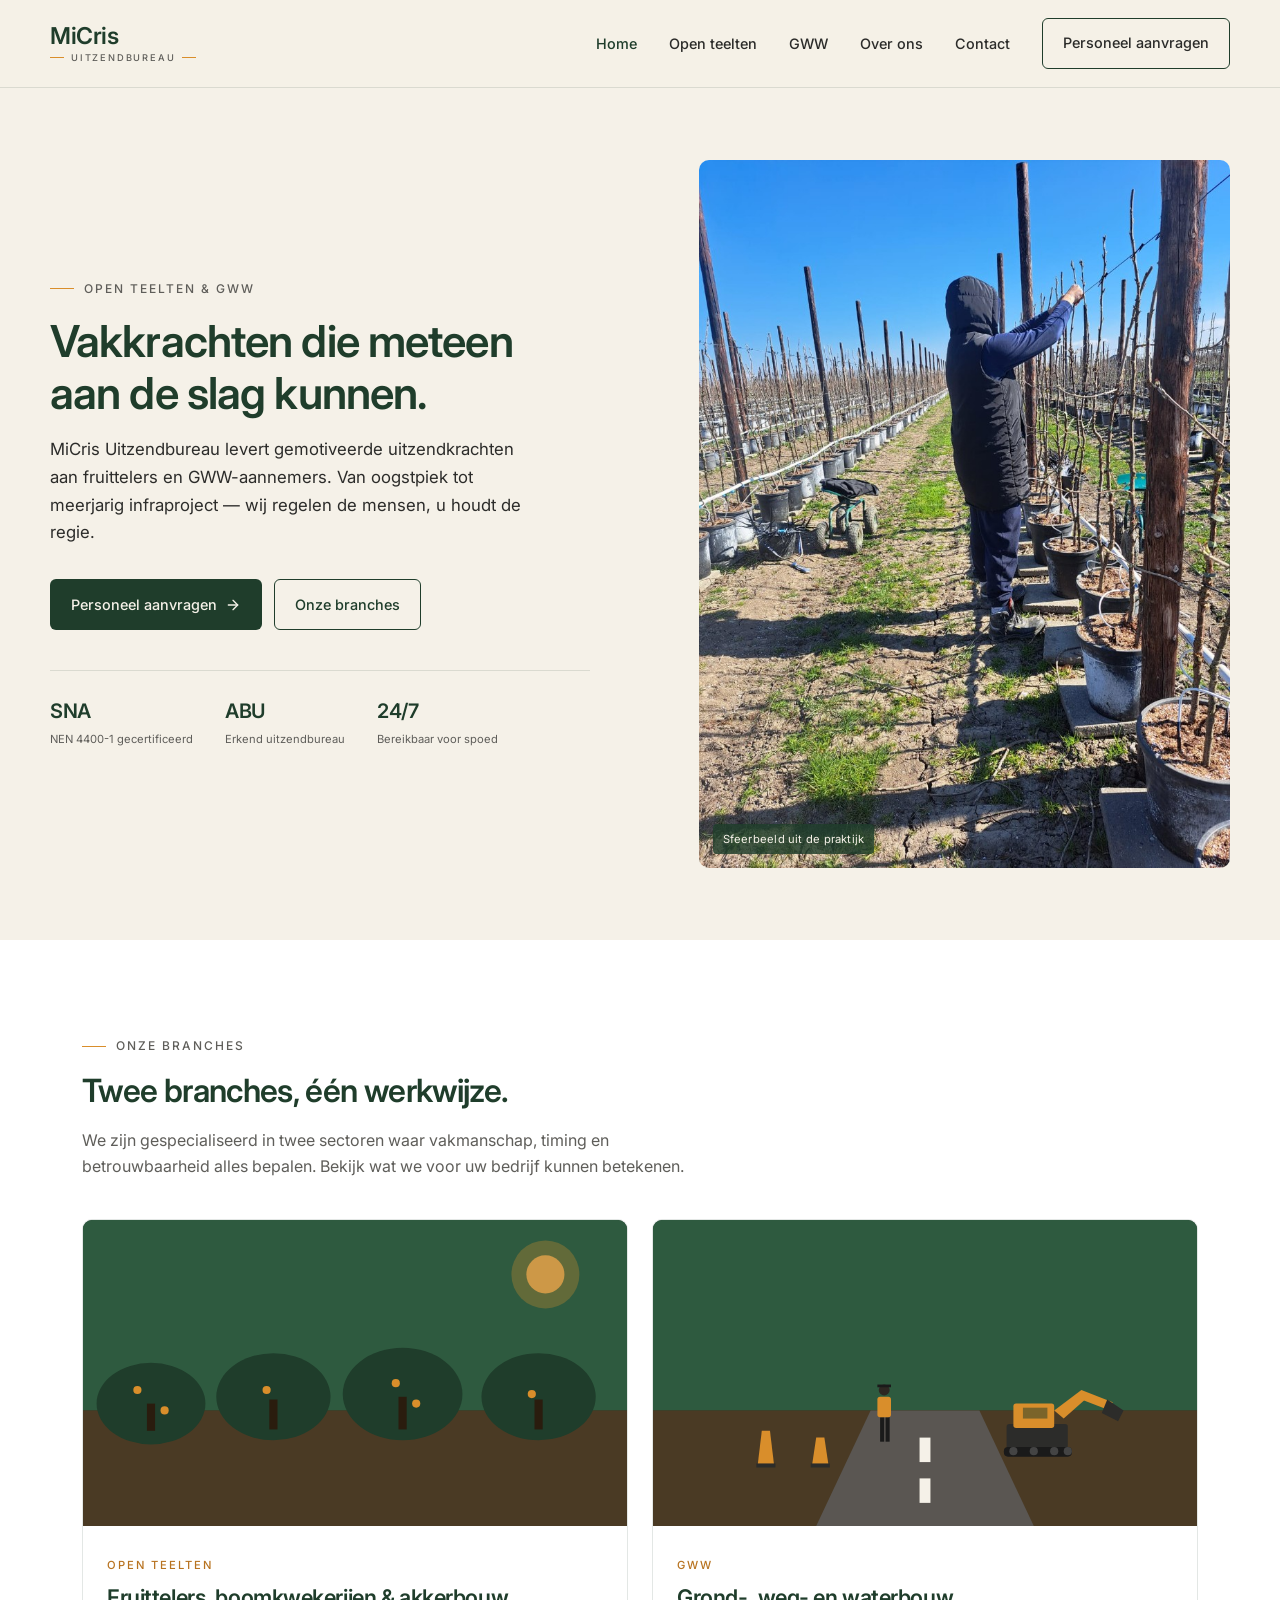
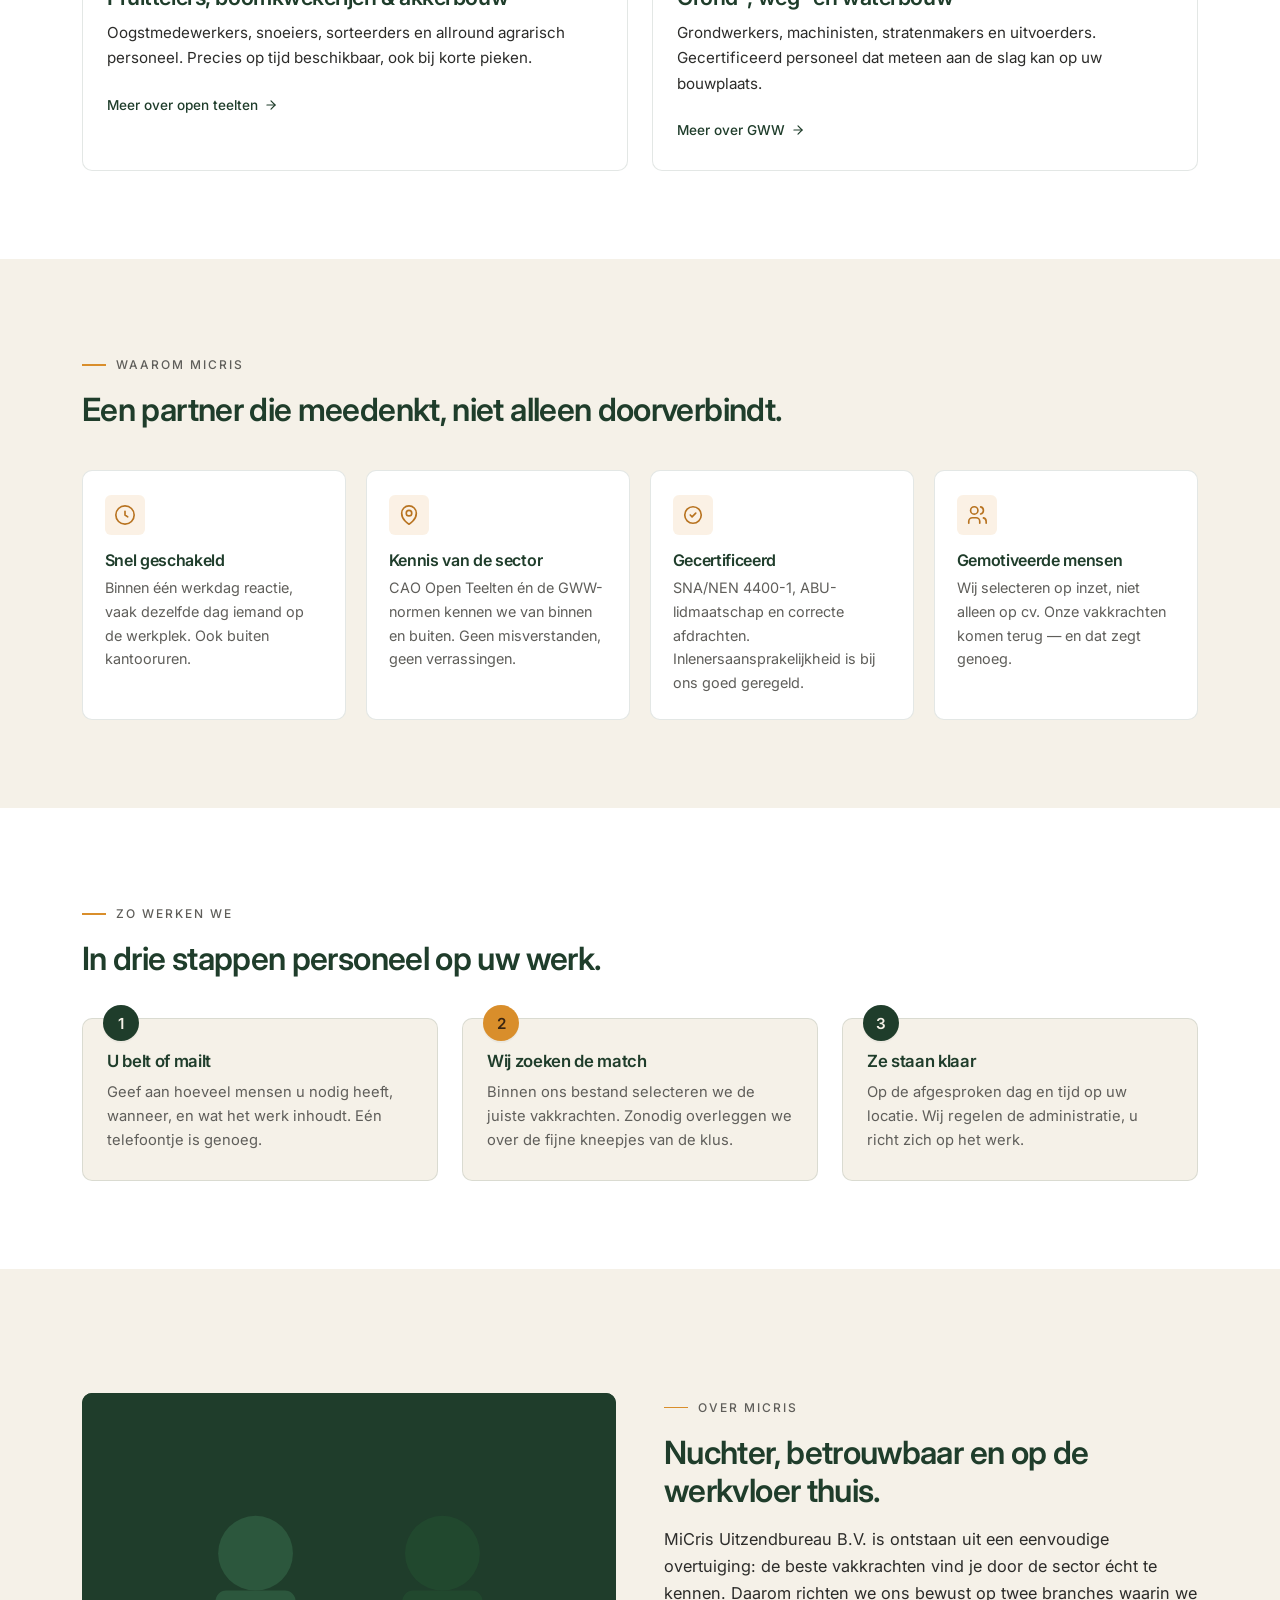
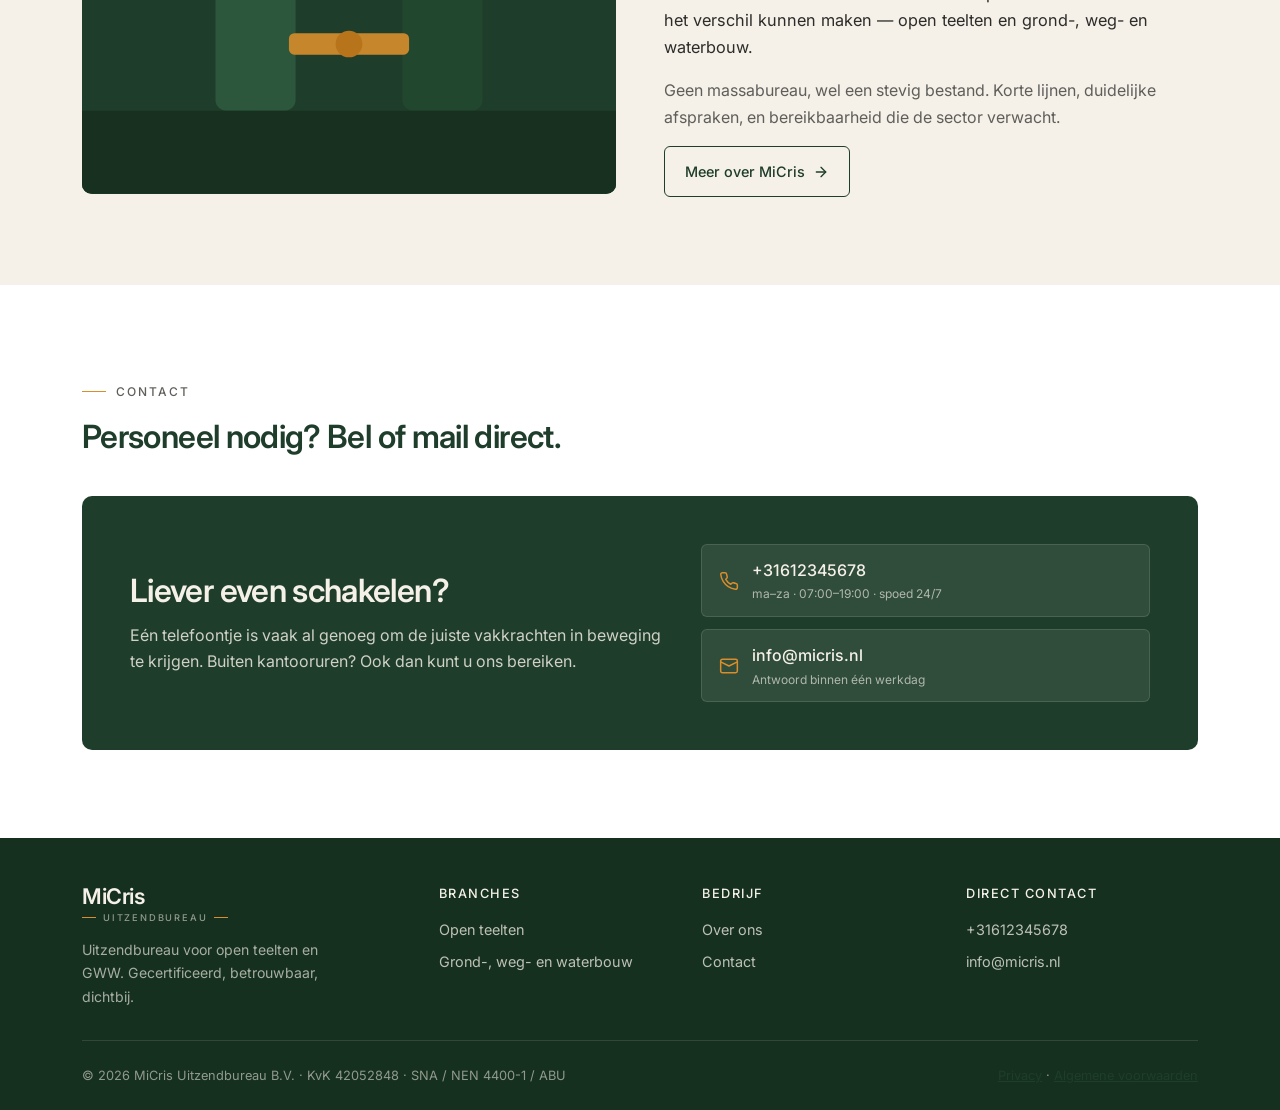
==== index.html @ 6e5f81c8 "KVK" ====
<!DOCTYPE html>
<html lang="nl">
<head>
  <meta charset="UTF-8" />
  <meta name="viewport" content="width=device-width, initial-scale=1.0" />
  <title>MiCris Uitzendbureau — vakkrachten voor open teelten en GWW</title>
  <meta name="description" content="MiCris Uitzendbureau B.V. levert gemotiveerde vakkrachten aan fruittelers en GWW-aannemers. SNA- en ABU-gecertificeerd. Bel direct voor personeel." />
  <link rel="preconnect" href="https://fonts.googleapis.com" />
  <link rel="preconnect" href="https://fonts.gstatic.com" crossorigin />
  <link href="https://fonts.googleapis.com/css2?family=Inter:wght@400;500;600&display=swap" rel="stylesheet" />
    <link rel="stylesheet" href="style.css" />
</head>
<body>

  <!-- ============================================
       HEADER
       ============================================ -->
  <header class="site-header">
    <div class="container nav">
      <a href="index.html" class="logo" aria-label="MiCris Uitzendbureau — naar homepagina">
        <span class="logo__name">MiCris</span>
        <span class="logo__descriptor">Uitzendbureau</span>
      </a>

      <button class="nav__toggle" aria-label="Menu openen" aria-expanded="false" aria-controls="primary-nav">
        <span></span><span></span><span></span>
      </button>

      <ul class="nav__links" id="primary-nav">
        <li><a href="index.html" class="is-active">Home</a></li>
        <li><a href="open-teelten.html">Open teelten</a></li>
        <li><a href="gww.html">GWW</a></li>
        <li><a href="over-ons.html">Over ons</a></li>
        <li><a href="contact.html">Contact</a></li>
        <li><a href="contact.html" class="btn btn--outline">Personeel aanvragen</a></li>
      </ul>
    </div>
  </header>

  <!-- ============================================
       HERO
       ============================================ -->
  <section class="hero">
    <div class="container hero__grid">
      <div class="hero__text">
        <span class="eyebrow">Open teelten &amp; GWW</span>
        <h1 class="hero__title">Vakkrachten die meteen aan de slag kunnen.</h1>
        <p class="hero__lead">
          MiCris Uitzendbureau levert gemotiveerde uitzendkrachten aan fruittelers en GWW-aannemers.
          Van oogstpiek tot meerjarig infraproject — wij regelen de mensen, u houdt de regie.
        </p>
        <div class="hero__cta">
          <a href="contact.html" class="btn btn--primary">
            Personeel aanvragen
            <svg class="arrow" width="16" height="16" viewBox="0 0 24 24" fill="none" stroke="currentColor" stroke-width="2" stroke-linecap="round" stroke-linejoin="round"><path d="M5 12h14"/><path d="m12 5 7 7-7 7"/></svg>
          </a>
          <a href="#branches" class="btn btn--outline">Onze branches</a>
        </div>
        <div class="hero__trust">
          <div class="trust-item">
            <p class="trust-item__value">SNA</p>
            <p class="trust-item__label">NEN 4400-1 gecertificeerd</p>
          </div>
          <div class="trust-item">
            <p class="trust-item__value">ABU</p>
            <p class="trust-item__label">Erkend uitzendbureau</p>
          </div>
          <div class="trust-item">
            <p class="trust-item__value">24/7</p>
            <p class="trust-item__label">Bereikbaar voor spoed</p>
          </div>
        </div>
      </div>

      <div class="hero__visual">
        <img src="../assets/images/hero-sfeerbeeld.png" alt="Sfeerbeeld van een medewerker in de boomgaard" loading="eager" />
        <div class="hero__visual-caption">Sfeerbeeld uit de praktijk</div>
      </div>
    </div>
  </section>

  <!-- ============================================
       BRANCHES
       ============================================ -->
  <section class="section section--alt" id="branches">
    <div class="container">
      <span class="eyebrow">Onze branches</span>
      <h2>Twee branches, één werkwijze.</h2>
      <p style="max-width: 620px; color: var(--c-text-mute); margin-bottom: 0;">
        We zijn gespecialiseerd in twee sectoren waar vakmanschap, timing en betrouwbaarheid alles bepalen.
        Bekijk wat we voor uw bedrijf kunnen betekenen.
      </p>

      <div class="branches-grid">
        <!-- Open teelten -->
        <a href="open-teelten.html" class="branche-card">
          <div class="branche-card__visual" aria-hidden="true">
            <svg viewBox="0 0 400 225" preserveAspectRatio="xMidYMid slice" xmlns="http://www.w3.org/2000/svg">
              <rect x="0" y="0" width="400" height="140" fill="#2E5A3F"/>
              <rect x="0" y="140" width="400" height="85" fill="#4A3A24"/>
              <!-- rows of trees -->
              <g>
                <ellipse cx="50"  cy="135" rx="40" ry="30" fill="#1F3D2B"/>
                <ellipse cx="140" cy="130" rx="42" ry="32" fill="#1F3D2B"/>
                <ellipse cx="235" cy="128" rx="44" ry="34" fill="#1F3D2B"/>
                <ellipse cx="335" cy="130" rx="42" ry="32" fill="#1F3D2B"/>
                <!-- fruit hints -->
                <circle cx="40"  cy="125" r="3" fill="#D98E2B"/>
                <circle cx="60"  cy="140" r="3" fill="#D98E2B"/>
                <circle cx="135" cy="125" r="3" fill="#D98E2B"/>
                <circle cx="230" cy="120" r="3" fill="#D98E2B"/>
                <circle cx="245" cy="135" r="3" fill="#D98E2B"/>
                <circle cx="330" cy="128" r="3" fill="#D98E2B"/>
              </g>
              <!-- trunks -->
              <rect x="47"  y="135" width="6" height="20" fill="#2A1C0E"/>
              <rect x="137" y="132" width="6" height="22" fill="#2A1C0E"/>
              <rect x="232" y="130" width="6" height="24" fill="#2A1C0E"/>
              <rect x="332" y="132" width="6" height="22" fill="#2A1C0E"/>
              <!-- sun -->
              <circle cx="340" cy="40" r="25" fill="#D98E2B" opacity="0.3"/>
              <circle cx="340" cy="40" r="14" fill="#E8A44B" opacity="0.8"/>
            </svg>
          </div>
          <div class="branche-card__body">
            <span class="branche-card__tag">Open teelten</span>
            <h3 class="branche-card__title">Fruittelers, boomkwekerijen &amp; akkerbouw</h3>
            <p class="branche-card__desc">
              Oogstmedewerkers, snoeiers, sorteerders en allround agrarisch personeel.
              Precies op tijd beschikbaar, ook bij korte pieken.
            </p>
            <span class="branche-card__link">
              Meer over open teelten
              <svg class="arrow" width="14" height="14" viewBox="0 0 24 24" fill="none" stroke="currentColor" stroke-width="2" stroke-linecap="round" stroke-linejoin="round"><path d="M5 12h14"/><path d="m12 5 7 7-7 7"/></svg>
            </span>
          </div>
        </a>

        <!-- GWW -->
        <a href="gww.html" class="branche-card">
          <div class="branche-card__visual" aria-hidden="true">
            <svg viewBox="0 0 400 225" preserveAspectRatio="xMidYMid slice" xmlns="http://www.w3.org/2000/svg">
              <rect x="0" y="0" width="400" height="140" fill="#2E5A3F"/>
              <rect x="0" y="140" width="400" height="85" fill="#4A3A24"/>
              <!-- road -->
              <polygon points="120,225 280,225 240,140 160,140" fill="#5A5652"/>
              <rect x="196" y="160" width="8" height="18" fill="#F5F1E8"/>
              <rect x="196" y="190" width="8" height="18" fill="#F5F1E8"/>
              <!-- excavator -->
              <g transform="translate(260,120)">
                <rect x="0" y="30" width="45" height="18" rx="2" fill="#2C2C2A"/>
                <rect x="5" y="15" width="30" height="18" rx="2" fill="#D98E2B"/>
                <rect x="12" y="18" width="18" height="8" fill="#1F3D2B" opacity="0.5"/>
                <!-- arm -->
                <polygon points="35,20 55,5 60,10 42,26" fill="#D98E2B"/>
                <polygon points="55,5 78,14 76,20 55,12" fill="#D98E2B"/>
                <!-- bucket -->
                <polygon points="74,12 86,20 82,28 70,22" fill="#2C2C2A"/>
                <!-- tracks -->
                <rect x="-2" y="47" width="50" height="7" rx="3" fill="#1A1A1A"/>
                <circle cx="5" cy="50" r="3" fill="#444"/>
                <circle cx="20" cy="50" r="3" fill="#444"/>
                <circle cx="35" cy="50" r="3" fill="#444"/>
                <circle cx="45" cy="50" r="3" fill="#444"/>
              </g>
              <!-- pylons -->
              <g transform="translate(80, 155)">
                <polygon points="0,0 6,0 9,25 -3,25" fill="#D98E2B"/>
                <rect x="-4" y="24" width="14" height="3" fill="#2C2C2A"/>
              </g>
              <g transform="translate(120, 160)">
                <polygon points="0,0 6,0 9,20 -3,20" fill="#D98E2B"/>
                <rect x="-4" y="19" width="14" height="3" fill="#2C2C2A"/>
              </g>
              <!-- worker silhouette -->
              <g transform="translate(170, 135)">
                <rect x="-3" y="10" width="3" height="18" fill="#1A1A1A"/>
                <rect x="1"  y="10" width="3" height="18" fill="#1A1A1A"/>
                <rect x="-5" y="-5" width="10" height="15" rx="2" fill="#D98E2B"/>
                <circle cx="0" cy="-10" r="4" fill="#2E2722"/>
                <rect x="-5" y="-14" width="10" height="2" fill="#1A1A1A"/>
              </g>
            </svg>
          </div>
          <div class="branche-card__body">
            <span class="branche-card__tag">GWW</span>
            <h3 class="branche-card__title">Grond-, weg- en waterbouw</h3>
            <p class="branche-card__desc">
              Grondwerkers, machinisten, stratenmakers en uitvoerders.
              Gecertificeerd personeel dat meteen aan de slag kan op uw bouwplaats.
            </p>
            <span class="branche-card__link">
              Meer over GWW
              <svg class="arrow" width="14" height="14" viewBox="0 0 24 24" fill="none" stroke="currentColor" stroke-width="2" stroke-linecap="round" stroke-linejoin="round"><path d="M5 12h14"/><path d="m12 5 7 7-7 7"/></svg>
            </span>
          </div>
        </a>
      </div>
    </div>
  </section>

  <!-- ============================================
       WAAROM MICRIS
       ============================================ -->
  <section class="section">
    <div class="container">
      <span class="eyebrow">Waarom MiCris</span>
      <h2>Een partner die meedenkt, niet alleen doorverbindt.</h2>

      <div class="usp-grid">
        <div class="usp">
          <div class="usp__icon">
            <svg viewBox="0 0 24 24"><path d="M12 8v4l3 2"/><circle cx="12" cy="12" r="10"/></svg>
          </div>
          <h3 class="usp__title">Snel geschakeld</h3>
          <p class="usp__desc">Binnen één werkdag reactie, vaak dezelfde dag iemand op de werkplek. Ook buiten kantooruren.</p>
        </div>
        <div class="usp">
          <div class="usp__icon">
            <svg viewBox="0 0 24 24"><path d="M12 22s-8-4.5-8-12a8 8 0 0 1 16 0c0 7.5-8 12-8 12z"/><circle cx="12" cy="10" r="3"/></svg>
          </div>
          <h3 class="usp__title">Kennis van de sector</h3>
          <p class="usp__desc">CAO Open Teelten én de GWW-normen kennen we van binnen en buiten. Geen misverstanden, geen verrassingen.</p>
        </div>
        <div class="usp">
          <div class="usp__icon">
            <svg viewBox="0 0 24 24"><path d="M9 12l2 2 4-4"/><path d="M21 12c0 4.97-4.03 9-9 9s-9-4.03-9-9 4.03-9 9-9 9 4.03 9 9z"/></svg>
          </div>
          <h3 class="usp__title">Gecertificeerd</h3>
          <p class="usp__desc">SNA/NEN 4400-1, ABU-lidmaatschap en correcte afdrachten. Inlenersaansprakelijkheid is bij ons goed geregeld.</p>
        </div>
        <div class="usp">
          <div class="usp__icon">
            <svg viewBox="0 0 24 24"><circle cx="9" cy="7" r="4"/><path d="M3 21v-2a4 4 0 0 1 4-4h4a4 4 0 0 1 4 4v2"/><path d="M16 3.13a4 4 0 0 1 0 7.75"/><path d="M22 21v-2a4 4 0 0 0-3-3.87"/></svg>
          </div>
          <h3 class="usp__title">Gemotiveerde mensen</h3>
          <p class="usp__desc">Wij selecteren op inzet, niet alleen op cv. Onze vakkrachten komen terug — en dat zegt genoeg.</p>
        </div>
      </div>
    </div>
  </section>

  <!-- ============================================
       ZO WERKEN WE
       ============================================ -->
  <section class="section section--alt">
    <div class="container">
      <span class="eyebrow">Zo werken we</span>
      <h2>In drie stappen personeel op uw werk.</h2>

      <div class="steps">
        <div class="step">
          <div class="step__num">1</div>
          <h3 class="step__title">U belt of mailt</h3>
          <p class="step__desc">Geef aan hoeveel mensen u nodig heeft, wanneer, en wat het werk inhoudt. Eén telefoontje is genoeg.</p>
        </div>
        <div class="step">
          <div class="step__num step__num--accent">2</div>
          <h3 class="step__title">Wij zoeken de match</h3>
          <p class="step__desc">Binnen ons bestand selecteren we de juiste vakkrachten. Zonodig overleggen we over de fijne kneepjes van de klus.</p>
        </div>
        <div class="step">
          <div class="step__num">3</div>
          <h3 class="step__title">Ze staan klaar</h3>
          <p class="step__desc">Op de afgesproken dag en tijd op uw locatie. Wij regelen de administratie, u richt zich op het werk.</p>
        </div>
      </div>
    </div>
  </section>

  <!-- ============================================
       OVER ONS TEASER
       ============================================ -->
  <section class="section">
    <div class="container">
      <div class="about-teaser">
        <div class="about-teaser__visual" aria-hidden="true">
          <svg viewBox="0 0 400 300" preserveAspectRatio="xMidYMid slice" xmlns="http://www.w3.org/2000/svg">
            <rect x="0" y="0" width="400" height="300" fill="#1F3D2B"/>
            <!-- suggestion of handshake / team -->
            <g opacity="0.9">
              <!-- left figure -->
              <circle cx="130" cy="120" r="28" fill="#2E5A3F"/>
              <rect x="100" y="148" width="60" height="90" rx="8" fill="#2E5A3F"/>
              <!-- right figure -->
              <circle cx="270" cy="120" r="28" fill="#224A2F"/>
              <rect x="240" y="148" width="60" height="90" rx="8" fill="#224A2F"/>
              <!-- handshake in middle -->
              <rect x="155" y="180" width="90" height="16" rx="4" fill="#D98E2B"/>
              <circle cx="200" cy="188" r="10" fill="#C97A1A"/>
            </g>
            <!-- floor -->
            <rect x="0" y="238" width="400" height="62" fill="#17301F"/>
          </svg>
        </div>
        <div>
          <span class="eyebrow">Over MiCris</span>
          <h2>Nuchter, betrouwbaar en op de werkvloer thuis.</h2>
          <p style="color: var(--c-text); font-size: 1.02rem;">
            MiCris Uitzendbureau B.V. is ontstaan uit een eenvoudige overtuiging: de beste vakkrachten vind je door de sector écht te kennen.
            Daarom richten we ons bewust op twee branches waarin we het verschil kunnen maken —
            open teelten en grond-, weg- en waterbouw.
          </p>
          <p style="color: var(--c-text-mute);">
            Geen massabureau, wel een stevig bestand. Korte lijnen, duidelijke afspraken, en bereikbaarheid
            die de sector verwacht.
          </p>
          <a href="over-ons.html" class="btn btn--outline">
            Meer over MiCris
            <svg class="arrow" width="16" height="16" viewBox="0 0 24 24" fill="none" stroke="currentColor" stroke-width="2" stroke-linecap="round" stroke-linejoin="round"><path d="M5 12h14"/><path d="m12 5 7 7-7 7"/></svg>
          </a>
        </div>
      </div>
    </div>
  </section>

  <!-- ============================================
       CONTACT STRIP
       ============================================ -->
  <section class="section section--alt">
    <div class="container">
      <span class="eyebrow">Contact</span>
      <h2>Personeel nodig? Bel of mail direct.</h2>

      <div class="contact-strip">
        <div>
          <h2>Liever even schakelen?</h2>
          <p>
            Eén telefoontje is vaak al genoeg om de juiste vakkrachten in beweging te krijgen.
            Buiten kantooruren? Ook dan kunt u ons bereiken.
          </p>
        </div>
        <div class="contact-strip__info">
          <a href="tel:+31612345678" class="contact-strip__item">
            <span class="icon">
              <svg viewBox="0 0 24 24"><path d="M22 16.92v3a2 2 0 0 1-2.18 2 19.79 19.79 0 0 1-8.63-3.07 19.5 19.5 0 0 1-6-6 19.79 19.79 0 0 1-3.07-8.67A2 2 0 0 1 4.11 2h3a2 2 0 0 1 2 1.72c.127.96.361 1.903.7 2.81a2 2 0 0 1-.45 2.11L8.09 9.91a16 16 0 0 0 6 6l1.27-1.27a2 2 0 0 1 2.11-.45c.907.339 1.85.573 2.81.7A2 2 0 0 1 22 16.92z"/></svg>
            </span>
            <div>
              <strong>+31612345678</strong>
              <span class="meta">ma–za · 07:00–19:00 · spoed 24/7</span>
            </div>
          </a>
          <a href="mailto:info@micris.nl" class="contact-strip__item">
            <span class="icon">
              <svg viewBox="0 0 24 24"><rect x="2" y="4" width="20" height="16" rx="2"/><path d="m22 7-10 5L2 7"/></svg>
            </span>
            <div>
              <strong>info@micris.nl</strong>
              <span class="meta">Antwoord binnen één werkdag</span>
            </div>
          </a>
        </div>
      </div>
    </div>
  </section>

  <!-- ============================================
       FOOTER
       ============================================ -->
  <footer class="site-footer">
    <div class="container">
      <div class="footer-grid">
        <div class="footer__brand">
          <div class="logo" style="display:flex; flex-direction: column;">
            <span class="logo__name">MiCris</span>
            <span class="logo__descriptor">Uitzendbureau</span>
          </div>
          <p>Uitzendbureau voor open teelten en GWW. Gecertificeerd, betrouwbaar, dichtbij.</p>
        </div>
        <div>
          <h4>Branches</h4>
          <ul>
            <li><a href="open-teelten.html">Open teelten</a></li>
            <li><a href="gww.html">Grond-, weg- en waterbouw</a></li>
          </ul>
        </div>
        <div>
          <h4>Bedrijf</h4>
          <ul>
            <li><a href="over-ons.html">Over ons</a></li>
            <li><a href="contact.html">Contact</a></li>
          </ul>
        </div>
        <div>
          <h4>Direct contact</h4>
          <ul>
            <li><a href="tel:+31612345678">+31612345678</a></li>
            <li><a href="mailto:info@micris.nl">info@micris.nl</a></li>
          </ul>
        </div>
      </div>

      <div class="footer__bottom">
        <span>© <span id="year"></span> MiCris Uitzendbureau B.V. · KvK 42052848 · SNA / NEN 4400-1 / ABU</span>
        <span><a href="#">Privacy</a> · <a href="#">Algemene voorwaarden</a></span>
      </div>
    </div>
  </footer>

  <script>
    // Mobile nav toggle
    (function () {
      var btn = document.querySelector('.nav__toggle');
      var list = document.getElementById('primary-nav');
      if (!btn || !list) return;
      btn.addEventListener('click', function () {
        var open = list.classList.toggle('is-open');
        btn.setAttribute('aria-expanded', open ? 'true' : 'false');
      });
    })();
    // Year in footer
    document.getElementById('year').textContent = new Date().getFullYear();
  </script>
</body>
</html>
---- style.css ----
/* ============================================
   MiCris Uitzendbureau B.V. — huisstijl
   Kleur: bosgroen + oker
   Font:  Inter
   ============================================ */

:root {
  --c-primary:    #1F3D2B;   /* bosgroen */
  --c-primary-2:  #2E5A3F;   /* iets lichter */
  --c-accent:     #D98E2B;   /* oker */
  --c-accent-2:   #B87320;   /* donkerder oker voor hover */
  --c-bg:         #F5F1E8;   /* gebroken wit */
  --c-bg-2:       #FFFFFF;   /* puur wit voor kaarten */
  --c-text:       #2C2C2A;   /* hoofdkleur tekst */
  --c-text-mute:  #5F5E5A;   /* secundaire tekst */
  --c-border:     rgba(31, 61, 43, 0.12);
  --c-border-2:   rgba(31, 61, 43, 0.22);

  --radius-sm: 4px;
  --radius:    6px;
  --radius-lg: 10px;

  --container: 1180px;
  --gutter: clamp(1.25rem, 4vw, 2rem);

  --t-fast: 160ms ease;
  --t:      240ms ease;
}

/* Reset */
*, *::before, *::after { box-sizing: border-box; }
html { scroll-behavior: smooth; }
body {
  margin: 0;
  font-family: 'Inter', system-ui, -apple-system, 'Segoe UI', sans-serif;
  font-size: 16px;
  line-height: 1.65;
  color: var(--c-text);
  background: var(--c-bg);
  -webkit-font-smoothing: antialiased;
  -moz-osx-font-smoothing: grayscale;
}

img, svg { display: block; max-width: 100%; }
a { color: var(--c-primary); }

/* Typografie */
h1, h2, h3, h4 {
  font-weight: 600;
  color: var(--c-primary);
  letter-spacing: -0.02em;
  line-height: 1.2;
  margin: 0 0 0.5em;
}
h1 { font-size: clamp(2rem, 4vw, 2.75rem); }
h2 { font-size: clamp(1.5rem, 3vw, 2rem); }
h3 { font-size: 1.15rem; font-weight: 600; }
p  { margin: 0 0 1em; }

.eyebrow {
  display: inline-flex;
  align-items: center;
  gap: 10px;
  font-size: 0.75rem;
  font-weight: 500;
  color: var(--c-text-mute);
  letter-spacing: 2px;
  text-transform: uppercase;
  margin-bottom: 1rem;
}
.eyebrow::before {
  content: "";
  display: block;
  width: 24px;
  height: 1.5px;
  background: var(--c-accent);
}

/* Layout */
.container {
  max-width: var(--container);
  margin: 0 auto;
  padding: 0 var(--gutter);
}
.section {
  padding: clamp(3rem, 7vw, 5.5rem) 0;
}
.section--alt { background: var(--c-bg-2); }

/* Header / Navigation */
.site-header {
  position: sticky;
  top: 0;
  z-index: 50;
  background: rgba(245, 241, 232, 0.92);
  backdrop-filter: saturate(160%) blur(10px);
  -webkit-backdrop-filter: saturate(160%) blur(10px);
  border-bottom: 1px solid var(--c-border);
}
.nav {
  display: flex;
  align-items: center;
  justify-content: space-between;
  padding: 1.1rem 0;
}
.logo {
  text-decoration: none;
  line-height: 1;
  display: flex;
  flex-direction: column;
}
.logo__name {
  font-size: 1.45rem;
  font-weight: 600;
  color: var(--c-primary);
  letter-spacing: -0.02em;
}
.logo__descriptor {
  display: flex;
  align-items: center;
  gap: 7px;
  margin-top: 5px;
  font-size: 0.58rem;
  font-weight: 500;
  color: var(--c-text-mute);
  letter-spacing: 1.8px;
  text-transform: uppercase;
}
.logo__descriptor::before,
.logo__descriptor::after {
  content: "";
  display: block;
  width: 14px;
  height: 1px;
  background: var(--c-accent);
}
.nav__links {
  display: flex;
  align-items: center;
  gap: 2rem;
  list-style: none;
  margin: 0;
  padding: 0;
}
.nav__links a {
  text-decoration: none;
  font-size: 0.9rem;
  font-weight: 500;
  color: var(--c-text);
  transition: color var(--t-fast);
}
.nav__links a:hover { color: var(--c-primary); }
.nav__links a.is-active { color: var(--c-primary); }

/* Nav toggle (mobiel) */
.nav__toggle {
  display: none;
  background: transparent;
  border: 1px solid var(--c-border-2);
  border-radius: var(--radius);
  padding: 9px 11px;
  cursor: pointer;
}
.nav__toggle span {
  display: block;
  width: 20px; height: 2px;
  background: var(--c-primary);
  margin: 4px 0;
}

/* Knoppen */
.btn {
  display: inline-flex;
  align-items: center;
  gap: 8px;
  padding: 0.8rem 1.25rem;
  font-size: 0.9rem;
  font-weight: 500;
  border-radius: var(--radius);
  text-decoration: none;
  cursor: pointer;
  border: 1px solid transparent;
  transition: background var(--t-fast), color var(--t-fast), border-color var(--t-fast), transform var(--t-fast);
  white-space: nowrap;
}
.btn--primary {
  background: var(--c-primary);
  color: var(--c-bg);
}
.btn--primary:hover { background: var(--c-primary-2); }
.btn--outline {
  background: transparent;
  color: var(--c-primary);
  border-color: var(--c-primary);
}
.btn--outline:hover { background: var(--c-primary); color: var(--c-bg); }
.btn--accent {
  background: var(--c-accent);
  color: #3A2511;
}
.btn--accent:hover { background: var(--c-accent-2); color: var(--c-bg); }
.btn--ghost {
  background: transparent;
  color: var(--c-primary);
  border-color: var(--c-border-2);
}
.btn--ghost:hover { border-color: var(--c-primary); }
.btn:active { transform: translateY(1px); }
.btn .arrow { transition: transform var(--t-fast); }
.btn:hover .arrow { transform: translateX(3px); }

/* Hero */
.hero {
  position: relative;
  overflow: hidden;
}
.hero__grid {
  display: grid;
  grid-template-columns: 1.1fr 1fr;
  gap: clamp(2rem, 5vw, 4rem);
  align-items: stretch;
  min-height: 520px;
  padding: clamp(2.5rem, 6vw, 4.5rem) 0;
}
.hero__text {
  display: flex;
  flex-direction: column;
  justify-content: center;
  max-width: 540px;
}
.hero__title { margin-bottom: 1rem; }
.hero__lead  {
  font-size: 1.05rem;
  color: var(--c-text);
  margin-bottom: 2rem;
  max-width: 480px;
}
.hero__cta {
  display: flex;
  gap: 0.75rem;
  flex-wrap: wrap;
  margin-bottom: 2.5rem;
}
.hero__trust {
  display: flex;
  gap: 2rem;
  padding-top: 1.5rem;
  border-top: 1px solid var(--c-border);
  flex-wrap: wrap;
}
.trust-item__value {
  font-size: 1.25rem;
  font-weight: 600;
  color: var(--c-primary);
  margin: 0;
  letter-spacing: -0.02em;
}
.trust-item__label {
  font-size: 0.7rem;
  color: var(--c-text-mute);
  margin: 2px 0 0;
}
.hero__visual {
  position: relative;
  border-radius: var(--radius-lg);
  overflow: hidden;
  min-height: 400px;
  background: var(--c-primary);
}
.hero__visual svg {
  position: absolute;
  inset: 0;
  width: 100%;
  height: 100%;
}
.hero__visual-caption {
  position: absolute;
  bottom: 14px;
  left: 14px;
  background: rgba(31, 61, 43, 0.82);
  color: #F5F1E8;
  font-size: 0.7rem;
  padding: 6px 10px;
  border-radius: var(--radius-sm);
  letter-spacing: 0.02em;
}

/* Branches tegels */
.branches-grid {
  display: grid;
  grid-template-columns: 1fr 1fr;
  gap: 1.5rem;
  margin-top: 2.5rem;
}
.branche-card {
  background: var(--c-bg-2);
  border: 1px solid var(--c-border);
  border-radius: var(--radius-lg);
  overflow: hidden;
  display: flex;
  flex-direction: column;
  transition: transform var(--t), box-shadow var(--t), border-color var(--t);
  text-decoration: none;
  color: inherit;
}
.branche-card:hover {
  transform: translateY(-3px);
  border-color: var(--c-border-2);
  box-shadow: 0 12px 40px -22px rgba(31, 61, 43, 0.35);
}
.branche-card__visual {
  aspect-ratio: 16 / 9;
  background: var(--c-primary);
  position: relative;
  overflow: hidden;
}
.branche-card__visual svg {
  position: absolute;
  inset: 0;
  width: 100%;
  height: 100%;
}
.branche-card__body {
  padding: 1.5rem 1.5rem 1.75rem;
}
.branche-card__tag {
  font-size: 0.7rem;
  font-weight: 500;
  color: var(--c-accent-2);
  letter-spacing: 2px;
  text-transform: uppercase;
}
.branche-card__title {
  font-size: 1.35rem;
  margin: 0.5rem 0 0.6rem;
}
.branche-card__desc {
  font-size: 0.95rem;
  color: var(--c-text);
  margin: 0 0 1.25rem;
}
.branche-card__link {
  display: inline-flex;
  align-items: center;
  gap: 6px;
  font-size: 0.85rem;
  font-weight: 500;
  color: var(--c-primary);
  text-decoration: none;
}
.branche-card__link .arrow { transition: transform var(--t-fast); }
.branche-card:hover .branche-card__link .arrow { transform: translateX(3px); }

/* Waarom MiCris */
.usp-grid {
  display: grid;
  grid-template-columns: repeat(4, 1fr);
  gap: 1.25rem;
  margin-top: 2.5rem;
}
.usp {
  background: var(--c-bg-2);
  border: 1px solid var(--c-border);
  border-radius: var(--radius-lg);
  padding: 1.5rem 1.35rem;
}
.usp__icon {
  width: 40px;
  height: 40px;
  border-radius: var(--radius);
  background: rgba(217, 142, 43, 0.12);
  color: var(--c-accent-2);
  display: flex;
  align-items: center;
  justify-content: center;
  margin-bottom: 1rem;
}
.usp__icon svg { width: 22px; height: 22px; stroke: currentColor; fill: none; stroke-width: 1.8; stroke-linecap: round; stroke-linejoin: round; }
.usp__title {
  font-size: 1rem;
  margin: 0 0 0.4rem;
}
.usp__desc {
  font-size: 0.9rem;
  color: var(--c-text-mute);
  margin: 0;
}

/* Werkwijze */
.steps {
  display: grid;
  grid-template-columns: repeat(3, 1fr);
  gap: 1.5rem;
  margin-top: 2.5rem;
  position: relative;
}
.step {
  position: relative;
  padding: 2rem 1.5rem 1.75rem;
  background: var(--c-bg);
  border: 1px solid var(--c-border);
  border-radius: var(--radius-lg);
}
.step__num {
  position: absolute;
  top: -14px;
  left: 20px;
  width: 36px;
  height: 36px;
  border-radius: 50%;
  background: var(--c-primary);
  color: var(--c-bg);
  display: flex;
  align-items: center;
  justify-content: center;
  font-size: 0.95rem;
  font-weight: 600;
  box-shadow: 0 2px 0 rgba(0,0,0,0.04);
}
.step__num--accent { background: var(--c-accent); color: #3A2511; }
.step__title {
  font-size: 1.05rem;
  margin: 0 0 0.5rem;
}
.step__desc {
  font-size: 0.92rem;
  color: var(--c-text-mute);
  margin: 0;
}

/* About teaser */
.about-teaser {
  display: grid;
  grid-template-columns: 1fr 1fr;
  gap: 3rem;
  align-items: center;
  margin-top: 2rem;
}
.about-teaser__visual {
  aspect-ratio: 4 / 3;
  border-radius: var(--radius-lg);
  overflow: hidden;
  position: relative;
  background: var(--c-primary);
}
.about-teaser__visual svg {
  position: absolute; inset: 0; width: 100%; height: 100%;
}

/* Contact strip */
.contact-strip {
  background: var(--c-primary);
  color: var(--c-bg);
  border-radius: var(--radius-lg);
  padding: clamp(2rem, 4vw, 3rem);
  display: grid;
  grid-template-columns: 1.2fr 1fr;
  gap: 2rem;
  align-items: center;
  margin-top: 2.5rem;
}
.contact-strip h2 {
  color: var(--c-bg);
  margin-bottom: 0.75rem;
}
.contact-strip p { color: rgba(245,241,232,0.82); margin: 0; }
.contact-strip__info {
  display: flex;
  flex-direction: column;
  gap: 0.75rem;
}
.contact-strip__item {
  display: flex;
  align-items: center;
  gap: 12px;
  color: var(--c-bg);
  text-decoration: none;
  font-size: 1rem;
  font-weight: 500;
  padding: 0.75rem 1rem;
  background: rgba(255,255,255,0.08);
  border-radius: var(--radius);
  border: 1px solid rgba(255,255,255,0.12);
  transition: background var(--t-fast);
}
.contact-strip__item:hover { background: rgba(255,255,255,0.15); }
.contact-strip__item .icon {
  width: 22px; height: 22px;
  display: flex; align-items: center; justify-content: center;
  color: var(--c-accent);
}
.contact-strip__item .icon svg { width: 20px; height: 20px; stroke: currentColor; fill: none; stroke-width: 1.8; stroke-linecap: round; stroke-linejoin: round; }
.contact-strip__item strong { font-weight: 500; }
.contact-strip__item span.meta { display: block; font-size: 0.75rem; color: rgba(245,241,232,0.65); font-weight: 400; margin-top: 1px; }

/* Footer */
.site-footer {
  background: #16301F;
  color: rgba(245,241,232,0.75);
  padding: 3rem 0 1.5rem;
  margin-top: 0;
}
.footer-grid {
  display: grid;
  grid-template-columns: 1.4fr 1fr 1fr 1fr;
  gap: 2rem;
  margin-bottom: 2rem;
}
.footer-grid h4 {
  color: var(--c-bg);
  font-size: 0.8rem;
  letter-spacing: 1.5px;
  text-transform: uppercase;
  font-weight: 500;
  margin-bottom: 1rem;
}
.footer-grid ul { list-style: none; margin: 0; padding: 0; }
.footer-grid li { margin-bottom: 0.55rem; font-size: 0.9rem; }
.footer-grid a { color: rgba(245,241,232,0.75); text-decoration: none; transition: color var(--t-fast); }
.footer-grid a:hover { color: var(--c-accent); }
.footer__brand .logo__name { color: var(--c-bg); font-size: 1.35rem; }
.footer__brand .logo__descriptor { color: rgba(245,241,232,0.55); }
.footer__brand p { font-size: 0.88rem; margin: 1rem 0 0; max-width: 280px; color: rgba(245,241,232,0.65); }
.footer__bottom {
  padding-top: 1.5rem;
  border-top: 1px solid rgba(245,241,232,0.12);
  display: flex; justify-content: space-between; align-items: center;
  font-size: 0.8rem;
  color: rgba(245,241,232,0.55);
  flex-wrap: wrap;
  gap: 1rem;
}

/* ============================================
   Branche-pagina's (Open teelten, GWW)
   ============================================ */

/* Smaller page hero (niet de homepage hero) */
.page-hero {
  position: relative;
  overflow: hidden;
  padding: clamp(2rem, 5vw, 3.5rem) 0 clamp(2.5rem, 5vw, 4rem);
}
.page-hero__grid {
  display: grid;
  grid-template-columns: 1.15fr 1fr;
  gap: clamp(2rem, 4vw, 3rem);
  align-items: center;
}
.page-hero__text { max-width: 540px; }
.page-hero__title { margin-bottom: 0.75rem; }
.page-hero__lead {
  font-size: 1.02rem;
  color: var(--c-text);
  margin-bottom: 1.75rem;
  max-width: 480px;
}
.page-hero__visual {
  position: relative;
  border-radius: var(--radius-lg);
  overflow: hidden;
  aspect-ratio: 4 / 3;
  background: var(--c-primary);
}
.page-hero__visual svg {
  position: absolute;
  inset: 0;
  width: 100%;
  height: 100%;
}

/* Breadcrumb */
.breadcrumb {
  font-size: 0.8rem;
  color: var(--c-text-mute);
  margin-bottom: 1.25rem;
  display: flex;
  align-items: center;
  gap: 8px;
  flex-wrap: wrap;
}
.breadcrumb a { color: var(--c-text-mute); text-decoration: none; }
.breadcrumb a:hover { color: var(--c-primary); }
.breadcrumb__sep { color: var(--c-border-2); }

/* Section intro block (eyebrow + title + lead in one column) */
.section-intro { max-width: 680px; }
.section-intro p {
  color: var(--c-text-mute);
  font-size: 1rem;
  margin: 0;
}

/* Tag list (deelsectoren) */
.tag-row {
  display: flex;
  flex-wrap: wrap;
  gap: 10px;
  margin-top: 1.75rem;
}
.tag {
  display: inline-flex;
  align-items: center;
  gap: 8px;
  background: var(--c-bg-2);
  border: 1px solid var(--c-border);
  color: var(--c-primary);
  padding: 0.6rem 1rem;
  border-radius: 999px;
  font-size: 0.88rem;
  font-weight: 500;
}
.tag::before {
  content: "";
  display: block;
  width: 7px;
  height: 7px;
  background: var(--c-accent);
  border-radius: 50%;
}

/* Functie-lijst (twee kolommen) */
.function-grid {
  display: grid;
  grid-template-columns: 1fr 1fr;
  gap: 0.6rem 2rem;
  margin-top: 2rem;
  border-top: 1px solid var(--c-border);
  padding-top: 1.5rem;
}
.function-item {
  display: flex;
  align-items: center;
  gap: 12px;
  padding: 0.85rem 0;
  border-bottom: 1px solid var(--c-border);
  font-size: 0.95rem;
  color: var(--c-text);
}
.function-item__check {
  flex-shrink: 0;
  width: 22px;
  height: 22px;
  border-radius: 50%;
  background: rgba(31, 61, 43, 0.08);
  color: var(--c-primary);
  display: flex;
  align-items: center;
  justify-content: center;
}
.function-item__check svg {
  width: 13px; height: 13px;
  stroke: currentColor; fill: none;
  stroke-width: 2.5; stroke-linecap: round; stroke-linejoin: round;
}

/* Info-strip (CAO/compliance) */
.info-strip {
  display: grid;
  grid-template-columns: auto 1fr;
  gap: 1.5rem;
  align-items: flex-start;
  background: var(--c-bg-2);
  border: 1px solid var(--c-border);
  border-left: 4px solid var(--c-accent);
  border-radius: var(--radius-lg);
  padding: 1.75rem 1.75rem 1.5rem;
  margin-top: 2rem;
}
.info-strip__icon {
  width: 44px; height: 44px;
  border-radius: var(--radius);
  background: rgba(31, 61, 43, 0.08);
  color: var(--c-primary);
  display: flex; align-items: center; justify-content: center;
}
.info-strip__icon svg { width: 22px; height: 22px; stroke: currentColor; fill: none; stroke-width: 1.8; stroke-linecap: round; stroke-linejoin: round; }
.info-strip h3 { margin: 0 0 0.4rem; font-size: 1.1rem; }
.info-strip p { margin: 0; color: var(--c-text-mute); font-size: 0.95rem; }

/* Contactpagina */
.contact-grid {
  display: grid;
  grid-template-columns: 1fr 1fr;
  gap: clamp(1.5rem, 3vw, 2.5rem);
  align-items: start;
}
.contact-card {
  display: grid;
  grid-template-columns: auto 1fr;
  gap: 0.9rem;
  align-items: start;
  text-decoration: none;
  color: var(--c-text);
  background: var(--c-bg);
  border: 1px solid var(--c-border);
  border-radius: var(--radius-lg);
  padding: 1rem 1.1rem;
  margin-bottom: 0.9rem;
}
.contact-card__icon {
  width: 26px;
  height: 26px;
  border-radius: var(--radius);
  background: rgba(31, 61, 43, 0.08);
  color: var(--c-primary);
  display: flex;
  align-items: center;
  justify-content: center;
  flex-shrink: 0;
}
.contact-card__icon--accent {
  background: rgba(163, 111, 67, 0.15);
  color: #8a5a32;
}
.contact-card__icon svg {
  width: 12px;
  height: 12px;
  max-width: none;
  stroke: currentColor;
  fill: none;
  stroke-width: 1.8;
  stroke-linecap: round;
  stroke-linejoin: round;
}
.contact-card h3 {
  margin: 0 0 0.25rem;
  font-size: 1rem;
}
.contact-card__value {
  margin: 0;
  font-weight: 600;
}
.contact-card__meta {
  margin: 0.2rem 0 0;
  color: var(--c-text-mute);
  font-size: 0.9rem;
}

@media (max-width: 960px) {
  .contact-grid { grid-template-columns: 1fr; }
}

/* Feature-blok (seizoenspieken) — tekst + visual */
.feature-split {
  display: grid;
  grid-template-columns: 1fr 1fr;
  gap: clamp(2rem, 4vw, 3.5rem);
  align-items: center;
  margin-top: 2rem;
}
.feature-split--reverse .feature-split__text { order: 2; }
.feature-split__visual {
  aspect-ratio: 4 / 3;
  border-radius: var(--radius-lg);
  overflow: hidden;
  background: var(--c-primary);
  position: relative;
}
.feature-split__visual svg {
  position: absolute; inset: 0; width: 100%; height: 100%;
}
.feature-split__text h2 { margin-bottom: 1rem; }
.feature-split__text p { color: var(--c-text); font-size: 1rem; }
.feature-split__bullets {
  list-style: none;
  padding: 0;
  margin: 1.25rem 0 0;
  display: flex;
  flex-direction: column;
  gap: 0.75rem;
}
.feature-split__bullets li {
  display: flex;
  align-items: flex-start;
  gap: 12px;
  font-size: 0.95rem;
  color: var(--c-text);
}
.feature-split__bullets li::before {
  content: "";
  display: block;
  flex-shrink: 0;
  width: 8px;
  height: 8px;
  background: var(--c-accent);
  border-radius: 50%;
  margin-top: 8px;
}

/* Subtle page entry animation */
@media (prefers-reduced-motion: no-preference) {
  .hero__text > * {
    opacity: 0;
    transform: translateY(8px);
    animation: rise 600ms ease forwards;
  }
  .hero__text > *:nth-child(1) { animation-delay: 60ms; }
  .hero__text > *:nth-child(2) { animation-delay: 140ms; }
  .hero__text > *:nth-child(3) { animation-delay: 220ms; }
  .hero__text > *:nth-child(4) { animation-delay: 300ms; }
  .hero__text > *:nth-child(5) { animation-delay: 380ms; }
  .hero__visual {
    opacity: 0;
    animation: fade 700ms ease 200ms forwards;
  }
}
@keyframes rise { to { opacity: 1; transform: translateY(0); } }
@keyframes fade { to { opacity: 1; } }

/* Responsive */
@media (max-width: 960px) {
  .hero__grid { grid-template-columns: 1fr; }
  .hero__visual { min-height: 300px; order: -1; }
  .branches-grid { grid-template-columns: 1fr; }
  .usp-grid { grid-template-columns: repeat(2, 1fr); }
  .steps { grid-template-columns: 1fr; }
  .about-teaser { grid-template-columns: 1fr; }
  .contact-strip { grid-template-columns: 1fr; }
  .footer-grid { grid-template-columns: 1fr 1fr; }
  /* Branche-pagina's */
  .page-hero__grid { grid-template-columns: 1fr; }
  .page-hero__visual { order: -1; }
  .function-grid { grid-template-columns: 1fr; }
  .feature-split { grid-template-columns: 1fr; }
  .feature-split--reverse .feature-split__text { order: 0; }
  .info-strip { grid-template-columns: 1fr; gap: 1rem; }
}
@media (max-width: 720px) {
  .nav__links { display: none; }
  .nav__links.is-open {
    display: flex;
    position: absolute;
    top: 100%;
    left: 0; right: 0;
    flex-direction: column;
    background: var(--c-bg);
    padding: 1rem var(--gutter);
    gap: 1rem;
    border-bottom: 1px solid var(--c-border);
  }
  .nav__links.is-open .btn { align-self: flex-start; }
  .nav__toggle { display: block; }
  .site-header { position: relative; }
  .usp-grid { grid-template-columns: 1fr; }
  .footer-grid { grid-template-columns: 1fr; }
  .hero__trust { gap: 1.25rem; }
  .footer__bottom { flex-direction: column; align-items: flex-start; }
}
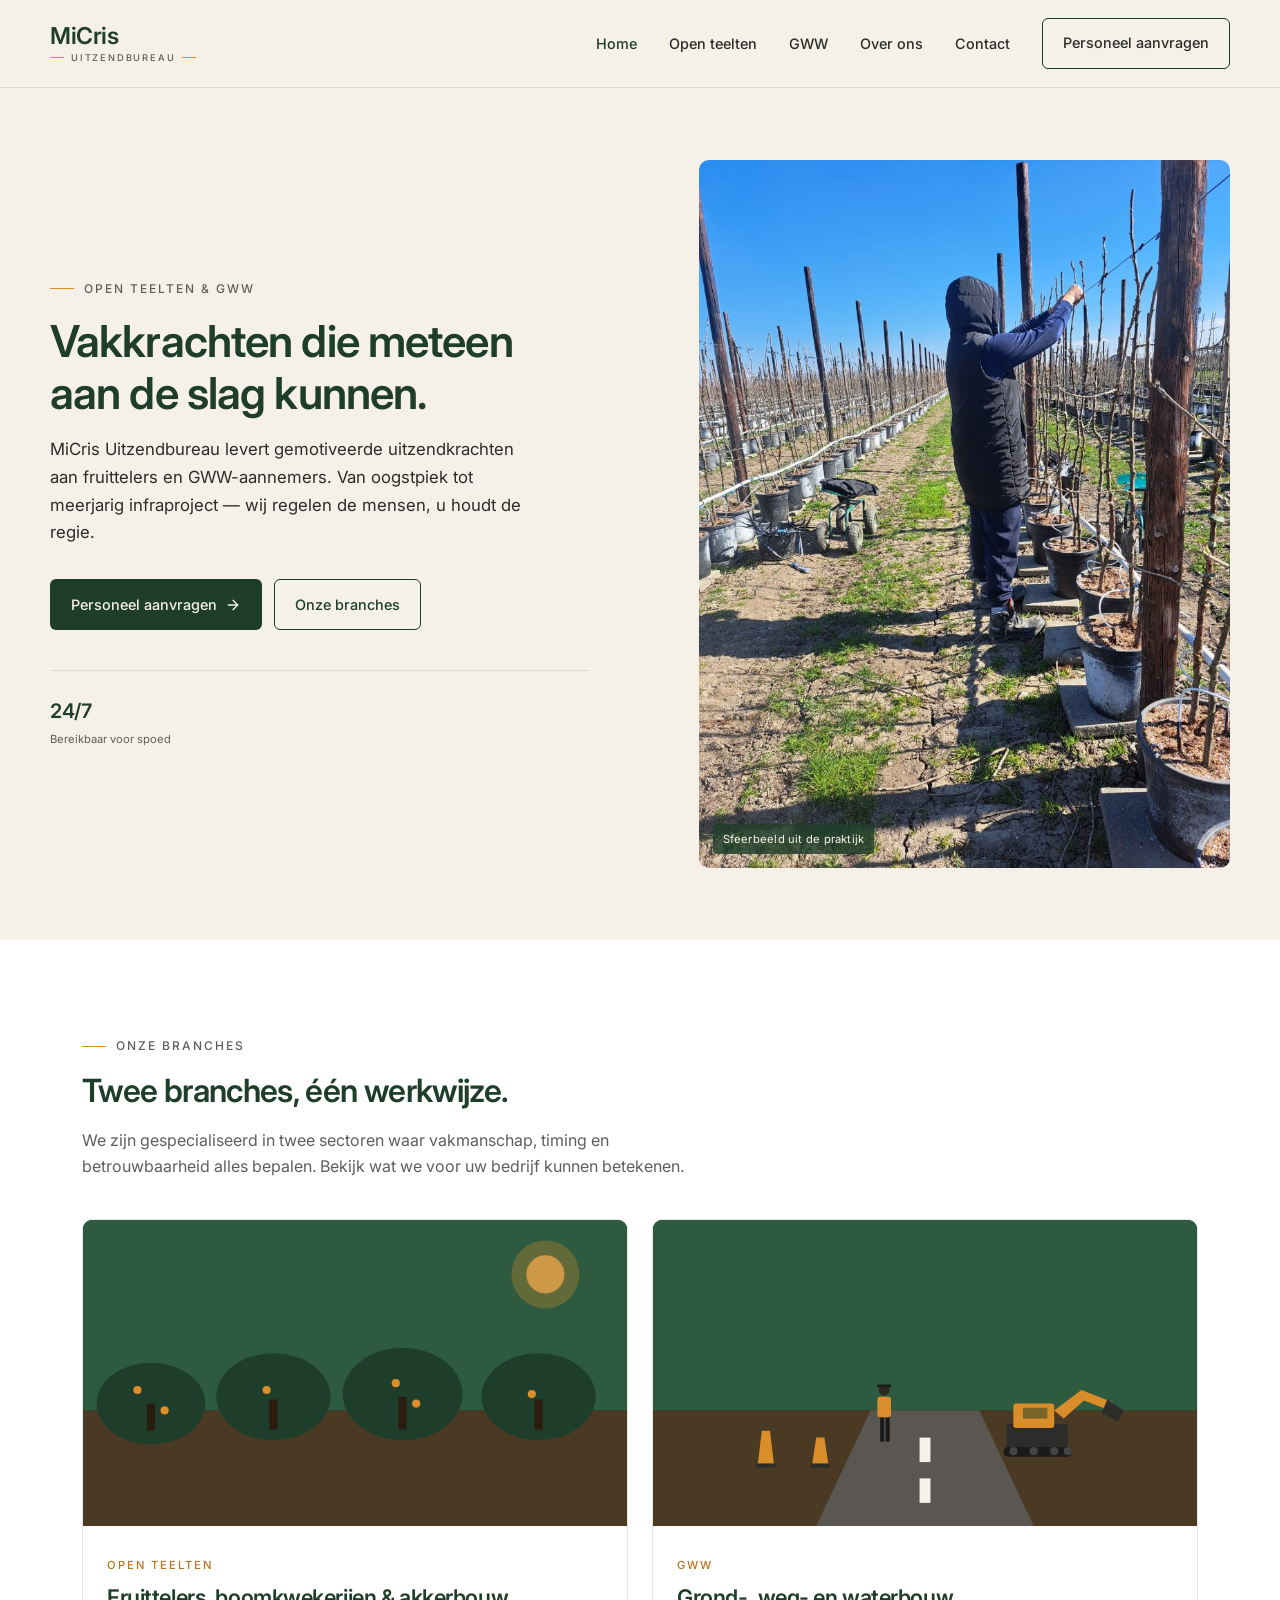
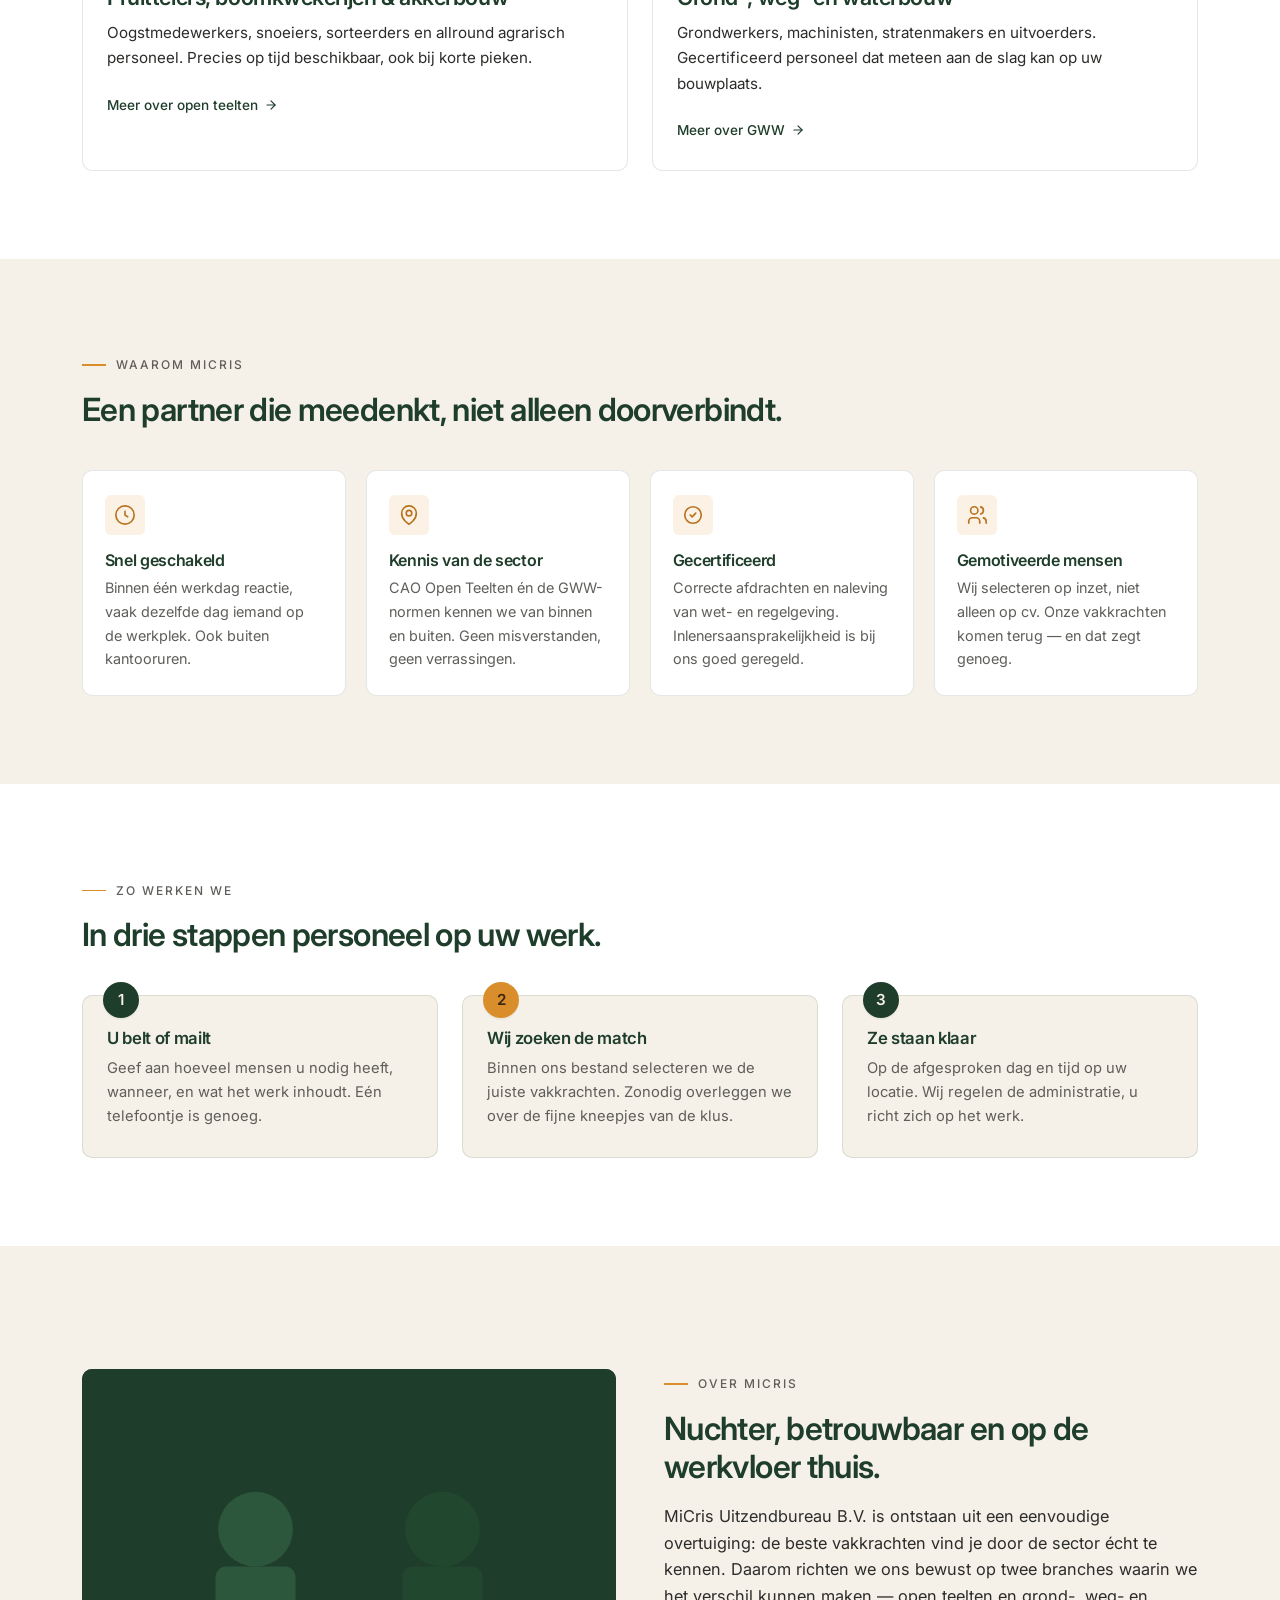
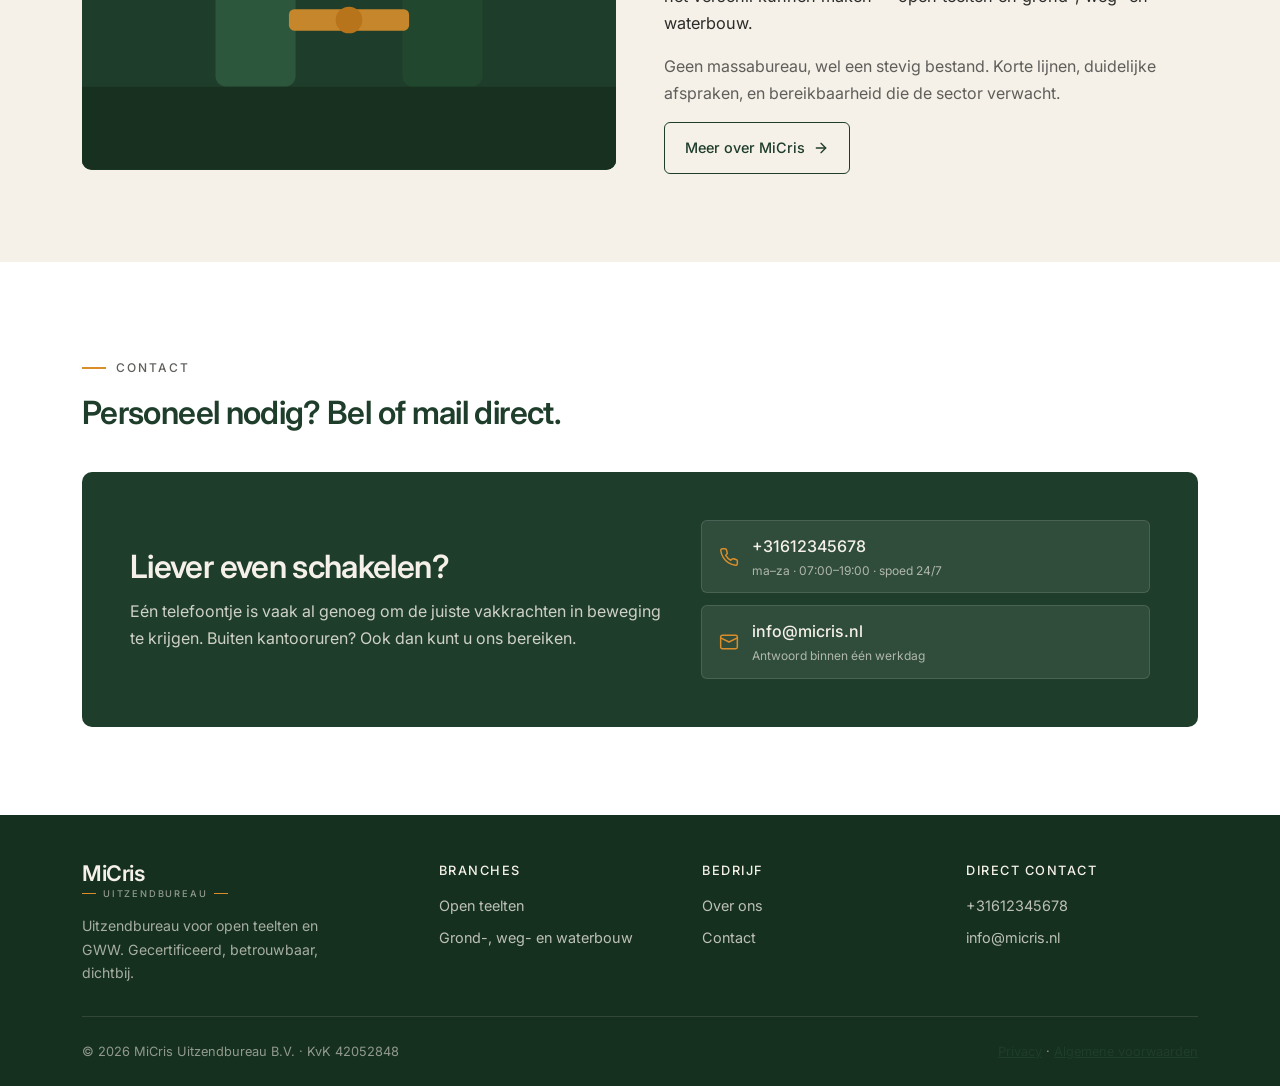
==== commit 63f3d266: "SNA en ABU weg" ====
--- a/index.html
+++ b/index.html
@@ -4,7 +4,7 @@
   <meta charset="UTF-8" />
   <meta name="viewport" content="width=device-width, initial-scale=1.0" />
   <title>MiCris Uitzendbureau — vakkrachten voor open teelten en GWW</title>
-  <meta name="description" content="MiCris Uitzendbureau B.V. levert gemotiveerde vakkrachten aan fruittelers en GWW-aannemers. SNA- en ABU-gecertificeerd. Bel direct voor personeel." />
+  <meta name="description" content="MiCris Uitzendbureau B.V. levert gemotiveerde vakkrachten aan fruittelers en GWW-aannemers.. Bel direct voor personeel." />
   <link rel="preconnect" href="https://fonts.googleapis.com" />
   <link rel="preconnect" href="https://fonts.gstatic.com" crossorigin />
   <link href="https://fonts.googleapis.com/css2?family=Inter:wght@400;500;600&display=swap" rel="stylesheet" />
@@ -58,14 +58,6 @@
         </div>
         <div class="hero__trust">
           <div class="trust-item">
-            <p class="trust-item__value">SNA</p>
-            <p class="trust-item__label">NEN 4400-1 gecertificeerd</p>
-          </div>
-          <div class="trust-item">
-            <p class="trust-item__value">ABU</p>
-            <p class="trust-item__label">Erkend uitzendbureau</p>
-          </div>
-          <div class="trust-item">
             <p class="trust-item__value">24/7</p>
             <p class="trust-item__label">Bereikbaar voor spoed</p>
           </div>
@@ -100,20 +92,20 @@
               <rect x="0" y="140" width="400" height="85" fill="#4A3A24"/>
               <!-- rows of trees -->
               <g>
-                <ellipse cx="50"  cy="135" rx="40" ry="30" fill="#1F3D2B"/>
+                <ellipse cx="50" cy="135" rx="40" ry="30" fill="#1F3D2B"/>
                 <ellipse cx="140" cy="130" rx="42" ry="32" fill="#1F3D2B"/>
                 <ellipse cx="235" cy="128" rx="44" ry="34" fill="#1F3D2B"/>
                 <ellipse cx="335" cy="130" rx="42" ry="32" fill="#1F3D2B"/>
                 <!-- fruit hints -->
-                <circle cx="40"  cy="125" r="3" fill="#D98E2B"/>
-                <circle cx="60"  cy="140" r="3" fill="#D98E2B"/>
+                <circle cx="40" cy="125" r="3" fill="#D98E2B"/>
+                <circle cx="60" cy="140" r="3" fill="#D98E2B"/>
                 <circle cx="135" cy="125" r="3" fill="#D98E2B"/>
                 <circle cx="230" cy="120" r="3" fill="#D98E2B"/>
                 <circle cx="245" cy="135" r="3" fill="#D98E2B"/>
                 <circle cx="330" cy="128" r="3" fill="#D98E2B"/>
               </g>
               <!-- trunks -->
-              <rect x="47"  y="135" width="6" height="20" fill="#2A1C0E"/>
+              <rect x="47" y="135" width="6" height="20" fill="#2A1C0E"/>
               <rect x="137" y="132" width="6" height="22" fill="#2A1C0E"/>
               <rect x="232" y="130" width="6" height="24" fill="#2A1C0E"/>
               <rect x="332" y="132" width="6" height="22" fill="#2A1C0E"/>
@@ -175,7 +167,7 @@
               <!-- worker silhouette -->
               <g transform="translate(170, 135)">
                 <rect x="-3" y="10" width="3" height="18" fill="#1A1A1A"/>
-                <rect x="1"  y="10" width="3" height="18" fill="#1A1A1A"/>
+                <rect x="1" y="10" width="3" height="18" fill="#1A1A1A"/>
                 <rect x="-5" y="-5" width="10" height="15" rx="2" fill="#D98E2B"/>
                 <circle cx="0" cy="-10" r="4" fill="#2E2722"/>
                 <rect x="-5" y="-14" width="10" height="2" fill="#1A1A1A"/>
@@ -227,7 +219,7 @@
             <svg viewBox="0 0 24 24"><path d="M9 12l2 2 4-4"/><path d="M21 12c0 4.97-4.03 9-9 9s-9-4.03-9-9 4.03-9 9-9 9 4.03 9 9z"/></svg>
           </div>
           <h3 class="usp__title">Gecertificeerd</h3>
-          <p class="usp__desc">SNA/NEN 4400-1, ABU-lidmaatschap en correcte afdrachten. Inlenersaansprakelijkheid is bij ons goed geregeld.</p>
+          <p class="usp__desc">Correcte afdrachten en naleving van wet- en regelgeving. Inlenersaansprakelijkheid is bij ons goed geregeld.</p>
         </div>
         <div class="usp">
           <div class="usp__icon">
@@ -391,7 +383,7 @@
       </div>
 
       <div class="footer__bottom">
-        <span>© <span id="year"></span> MiCris Uitzendbureau B.V. · KvK 42052848 · SNA / NEN 4400-1 / ABU</span>
+        <span>© <span id="year"></span> MiCris Uitzendbureau B.V. · KvK 42052848</span>
         <span><a href="#">Privacy</a> · <a href="#">Algemene voorwaarden</a></span>
       </div>
     </div>
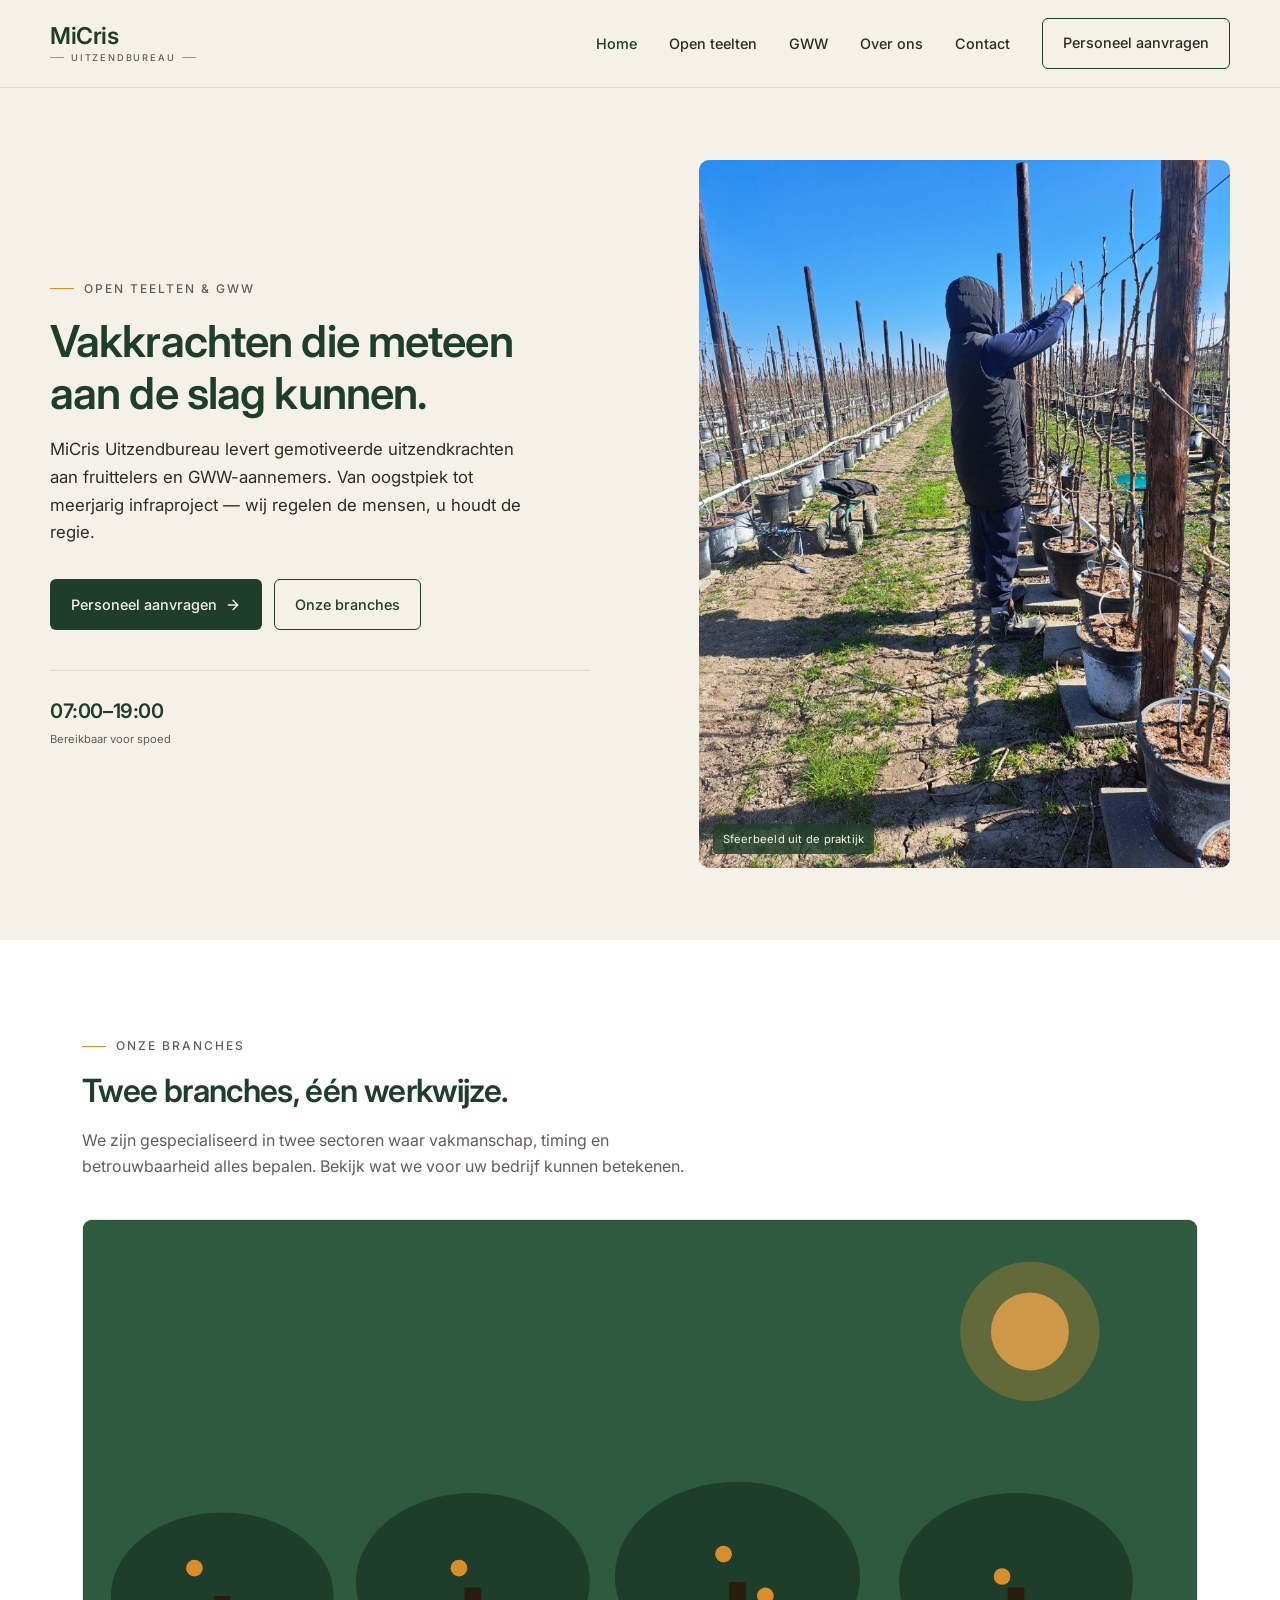
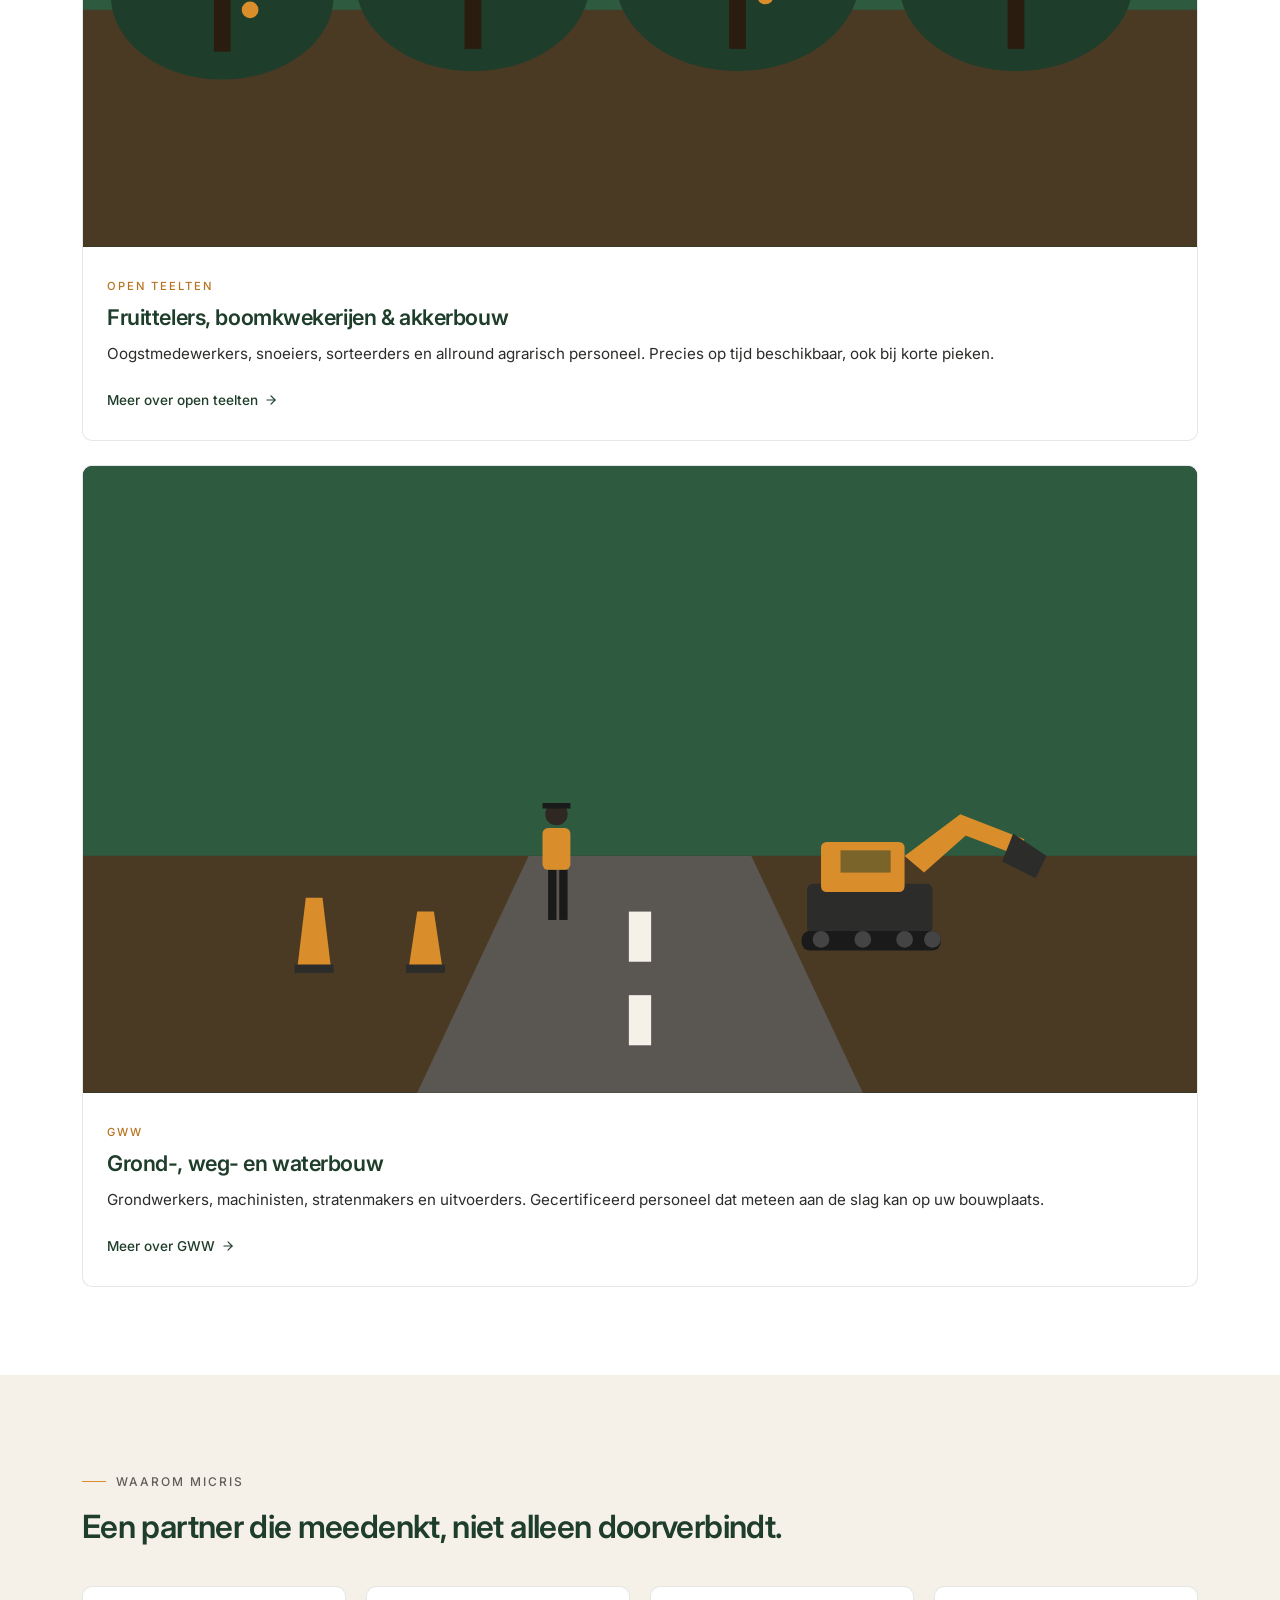
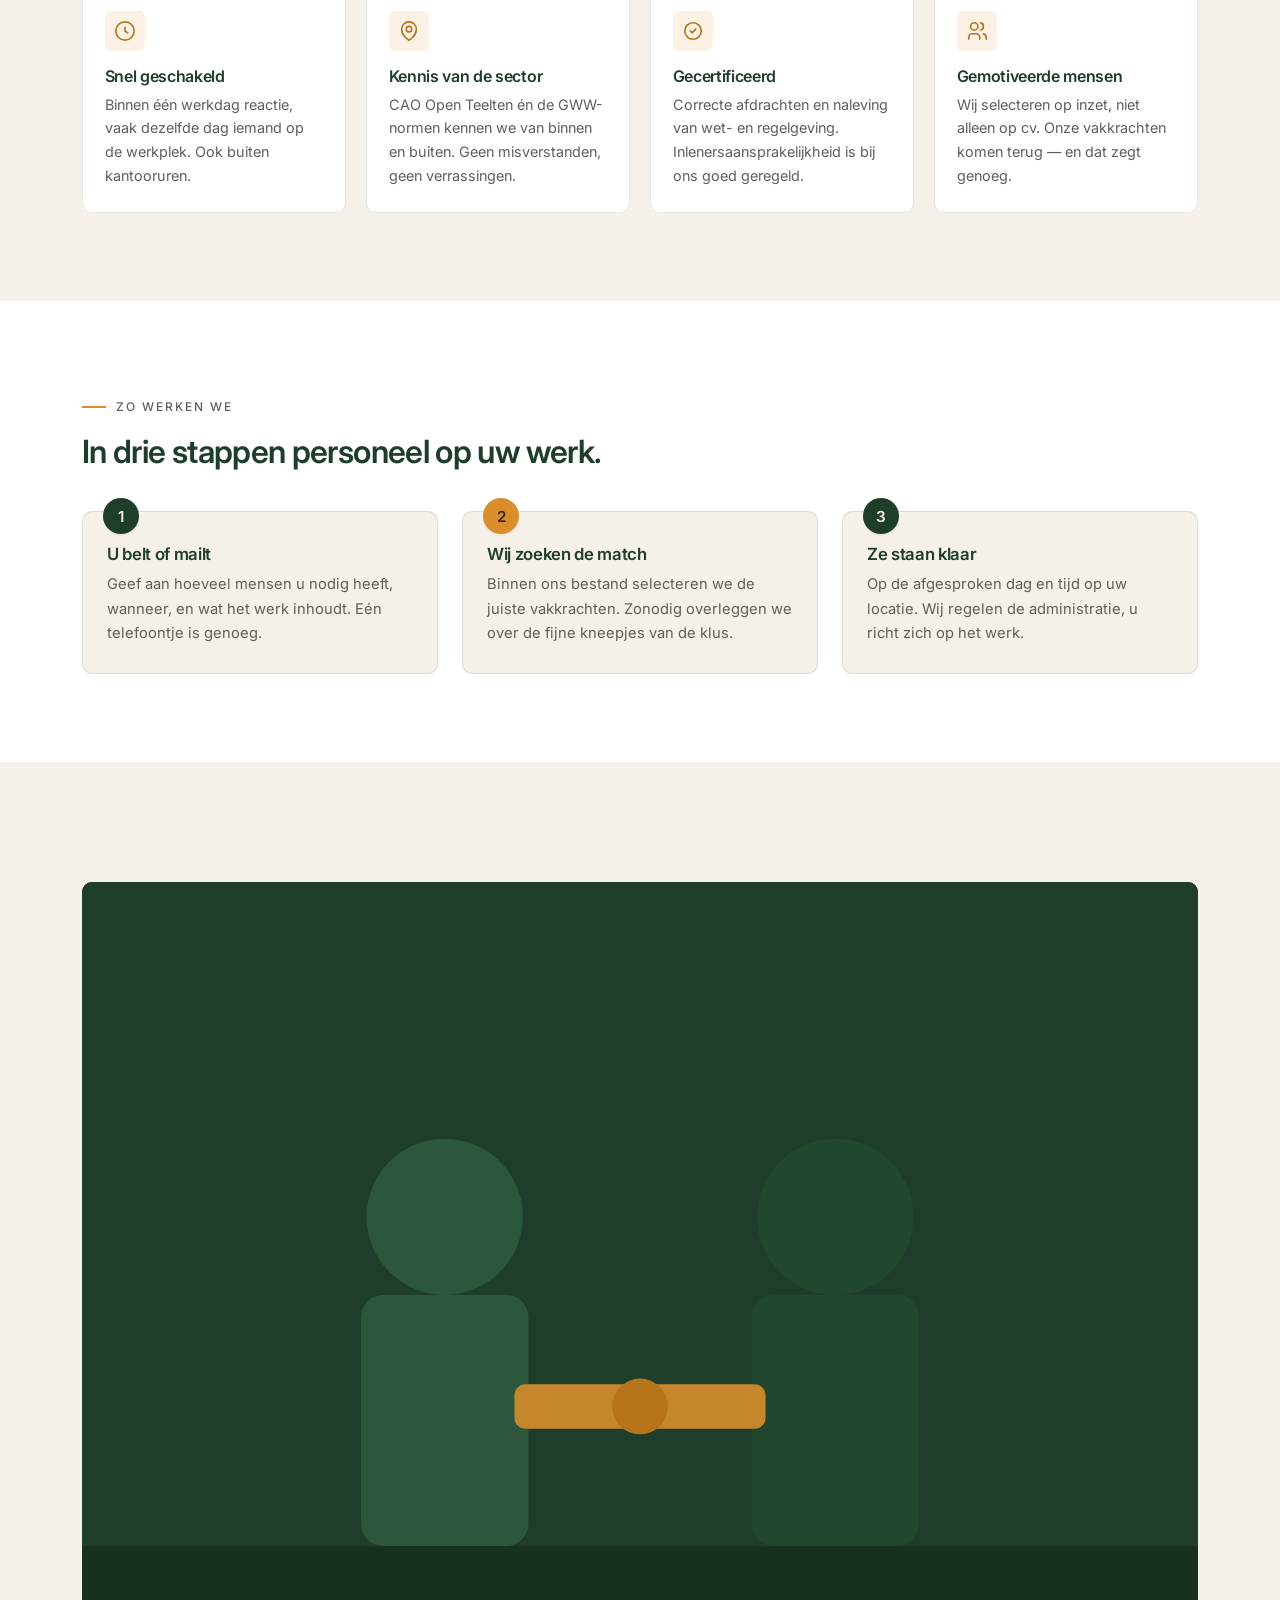
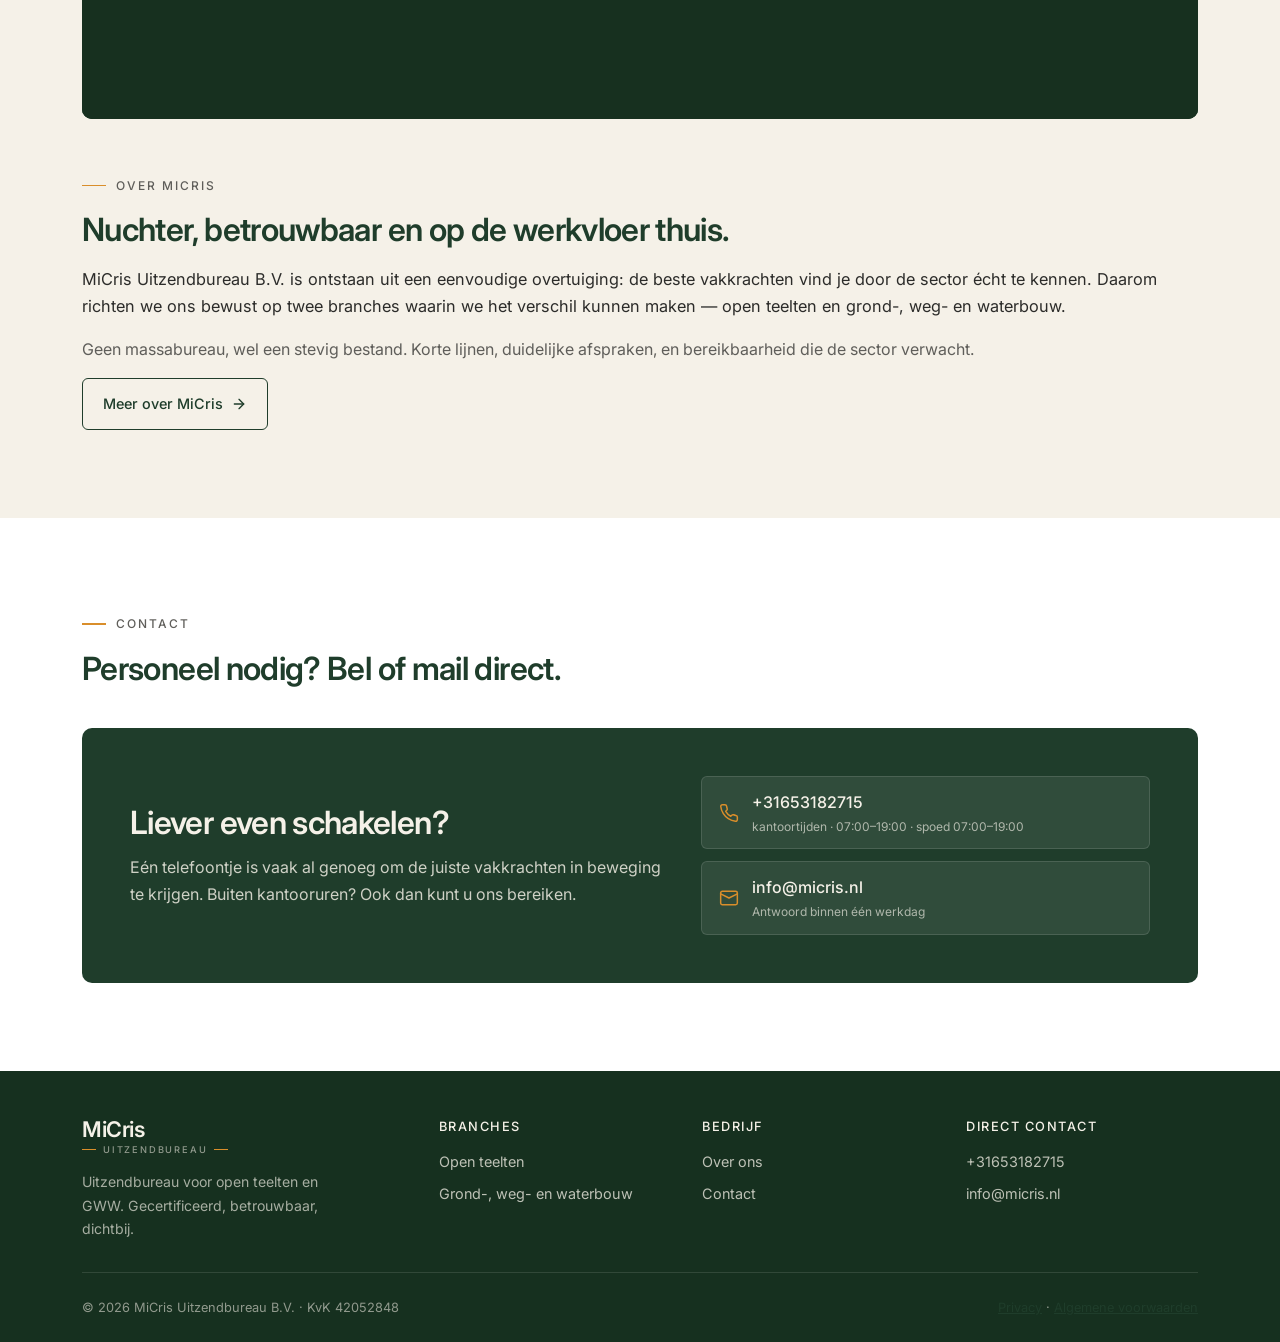
==== commit 834007ee: "Eerste veranderingen Mike" ====
--- a/index.html
+++ b/index.html
@@ -58,7 +58,7 @@
         </div>
         <div class="hero__trust">
           <div class="trust-item">
-            <p class="trust-item__value">24/7</p>
+            <p class="trust-item__value">07:00–19:00</p>
             <p class="trust-item__label">Bereikbaar voor spoed</p>
           </div>
         </div>
@@ -323,13 +323,13 @@
           </p>
         </div>
         <div class="contact-strip__info">
-          <a href="tel:+31612345678" class="contact-strip__item">
+          <a href="tel:+31653182715" class="contact-strip__item">
             <span class="icon">
               <svg viewBox="0 0 24 24"><path d="M22 16.92v3a2 2 0 0 1-2.18 2 19.79 19.79 0 0 1-8.63-3.07 19.5 19.5 0 0 1-6-6 19.79 19.79 0 0 1-3.07-8.67A2 2 0 0 1 4.11 2h3a2 2 0 0 1 2 1.72c.127.96.361 1.903.7 2.81a2 2 0 0 1-.45 2.11L8.09 9.91a16 16 0 0 0 6 6l1.27-1.27a2 2 0 0 1 2.11-.45c.907.339 1.85.573 2.81.7A2 2 0 0 1 22 16.92z"/></svg>
             </span>
             <div>
-              <strong>+31612345678</strong>
-              <span class="meta">ma–za · 07:00–19:00 · spoed 24/7</span>
+              <strong>+31653182715</strong>
+              <span class="meta">kantoortijden · 07:00–19:00 · spoed 07:00–19:00</span>
             </div>
           </a>
           <a href="mailto:info@micris.nl" class="contact-strip__item">
@@ -376,7 +376,7 @@
         <div>
           <h4>Direct contact</h4>
           <ul>
-            <li><a href="tel:+31612345678">+31612345678</a></li>
+            <li><a href="tel:+31653182715">+31653182715</a></li>
             <li><a href="mailto:info@micris.nl">info@micris.nl</a></li>
           </ul>
         </div>
--- a/style.css
+++ b/style.css
@@ -288,7 +288,7 @@
 /* Branches tegels */
 .branches-grid {
   display: grid;
-  grid-template-columns: 1fr 1fr;
+  grid-template-columns: 1fr;
   gap: 1.5rem;
   margin-top: 2.5rem;
 }
@@ -431,7 +431,7 @@
 /* About teaser */
 .about-teaser {
   display: grid;
-  grid-template-columns: 1fr 1fr;
+  grid-template-columns: 1fr;
   gap: 3rem;
   align-items: center;
   margin-top: 2rem;
@@ -622,7 +622,7 @@
 /* Functie-lijst (twee kolommen) */
 .function-grid {
   display: grid;
-  grid-template-columns: 1fr 1fr;
+  grid-template-columns: 1fr;
   gap: 0.6rem 2rem;
   margin-top: 2rem;
   border-top: 1px solid var(--c-border);
@@ -681,7 +681,7 @@
 /* Contactpagina */
 .contact-grid {
   display: grid;
-  grid-template-columns: 1fr 1fr;
+  grid-template-columns: 1fr;
   gap: clamp(1.5rem, 3vw, 2.5rem);
   align-items: start;
 }
@@ -744,7 +744,7 @@
 /* Feature-blok (seizoenspieken) — tekst + visual */
 .feature-split {
   display: grid;
-  grid-template-columns: 1fr 1fr;
+  grid-template-columns: 1fr;
   gap: clamp(2rem, 4vw, 3.5rem);
   align-items: center;
   margin-top: 2rem;
@@ -817,7 +817,7 @@
   .steps { grid-template-columns: 1fr; }
   .about-teaser { grid-template-columns: 1fr; }
   .contact-strip { grid-template-columns: 1fr; }
-  .footer-grid { grid-template-columns: 1fr 1fr; }
+  .footer-grid { grid-template-columns: 1fr; }
   /* Branche-pagina's */
   .page-hero__grid { grid-template-columns: 1fr; }
   .page-hero__visual { order: -1; }
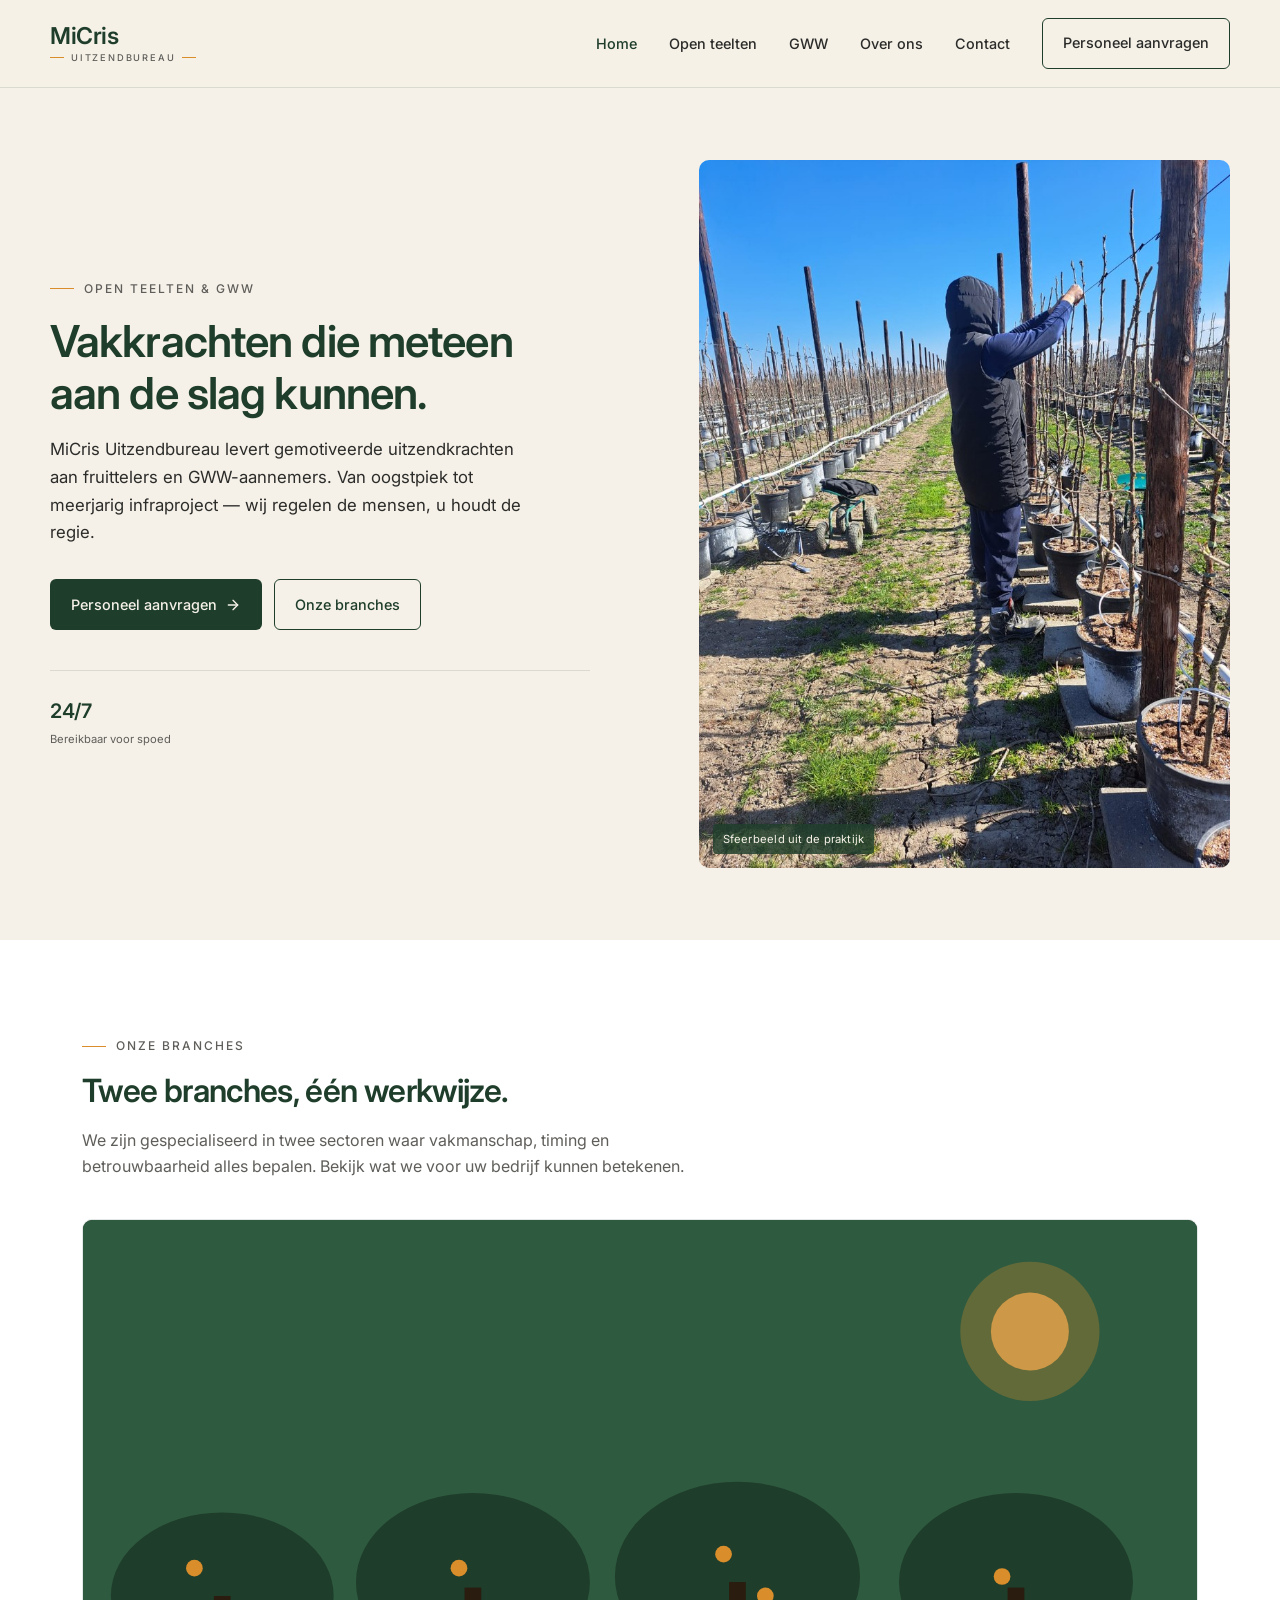
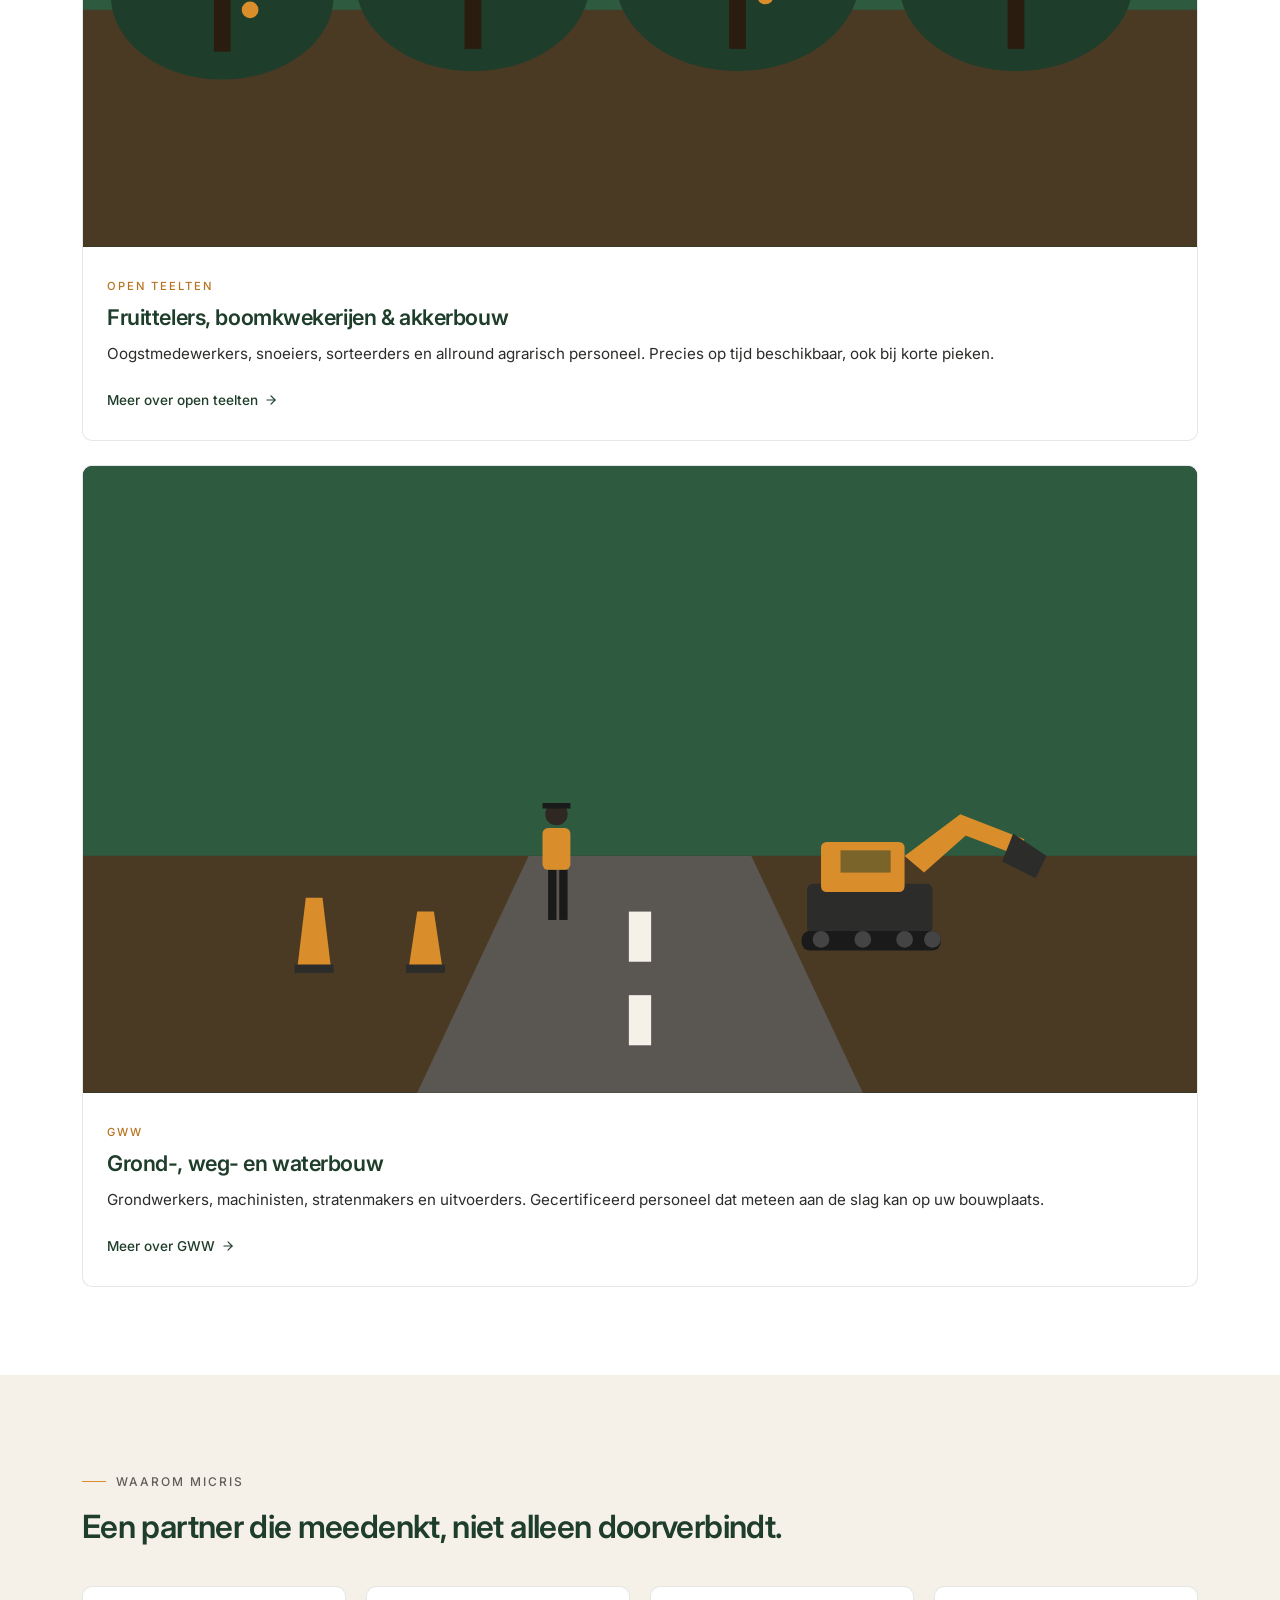
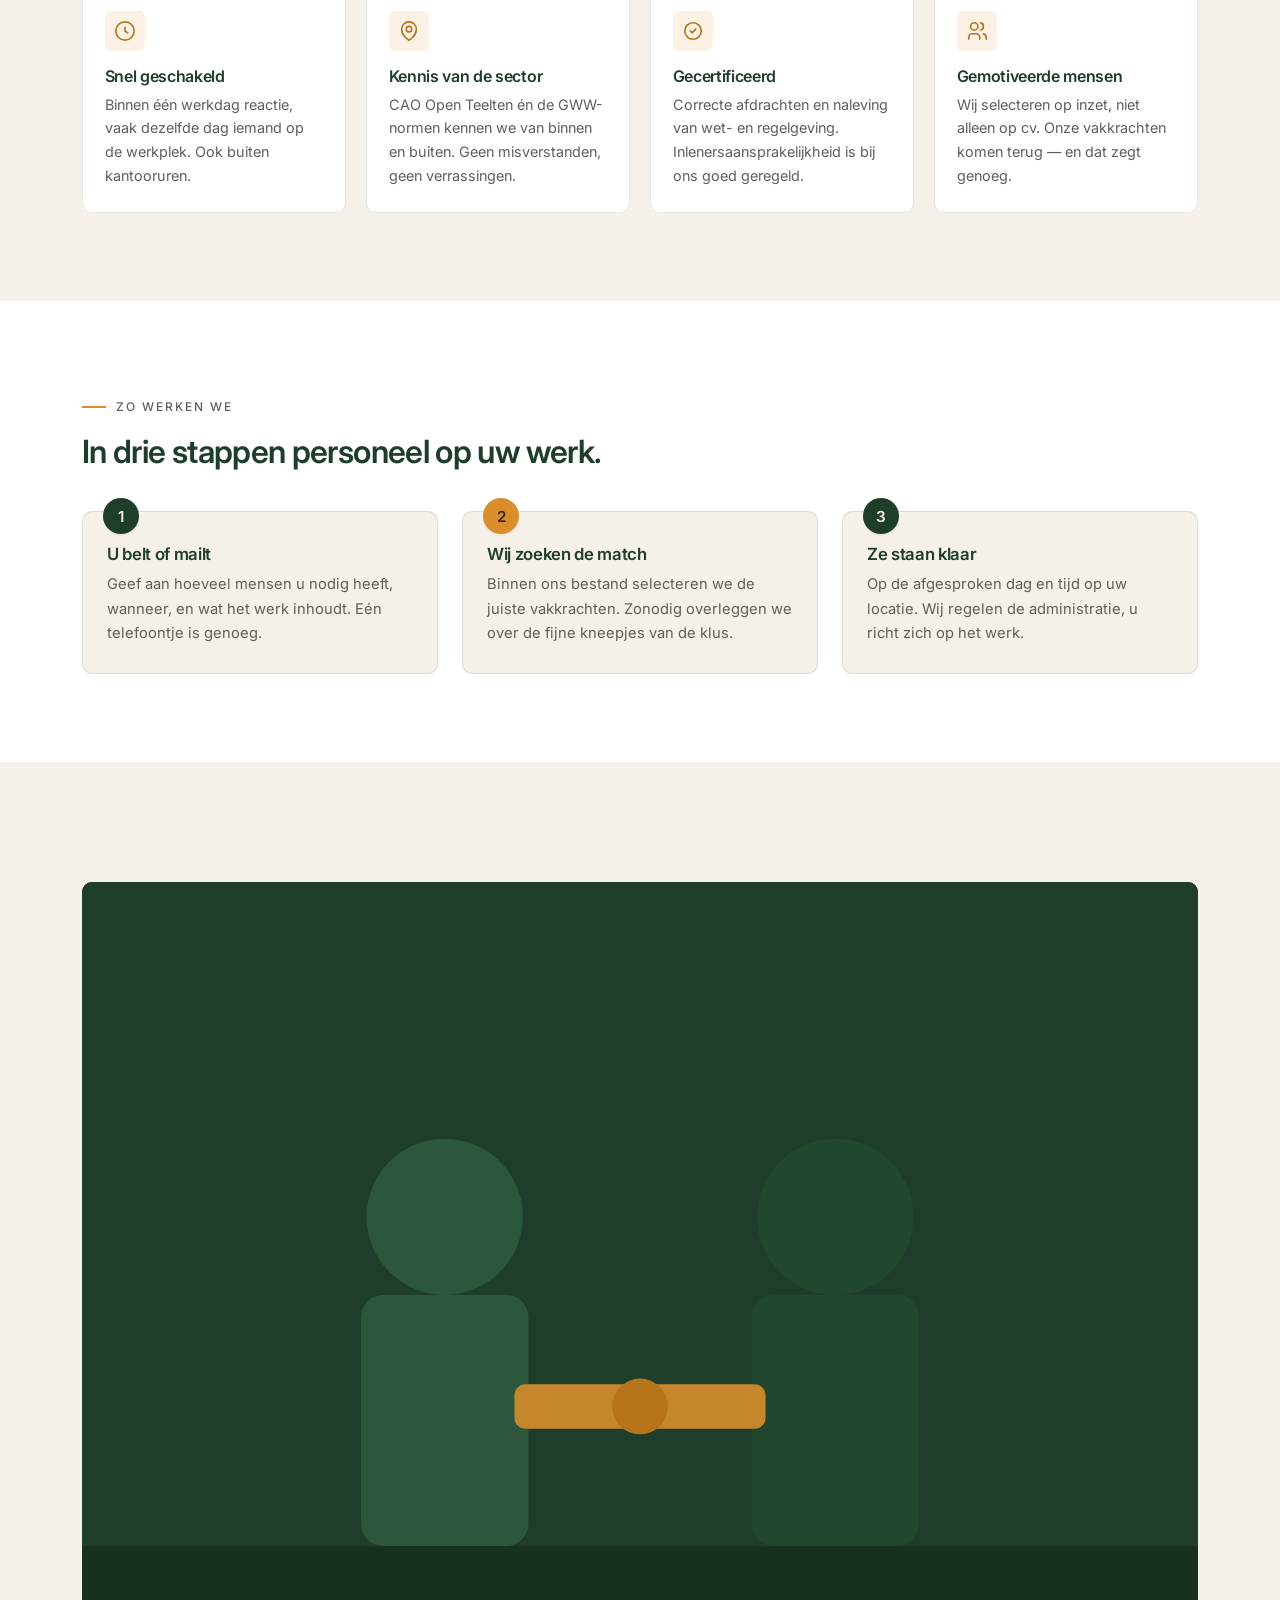
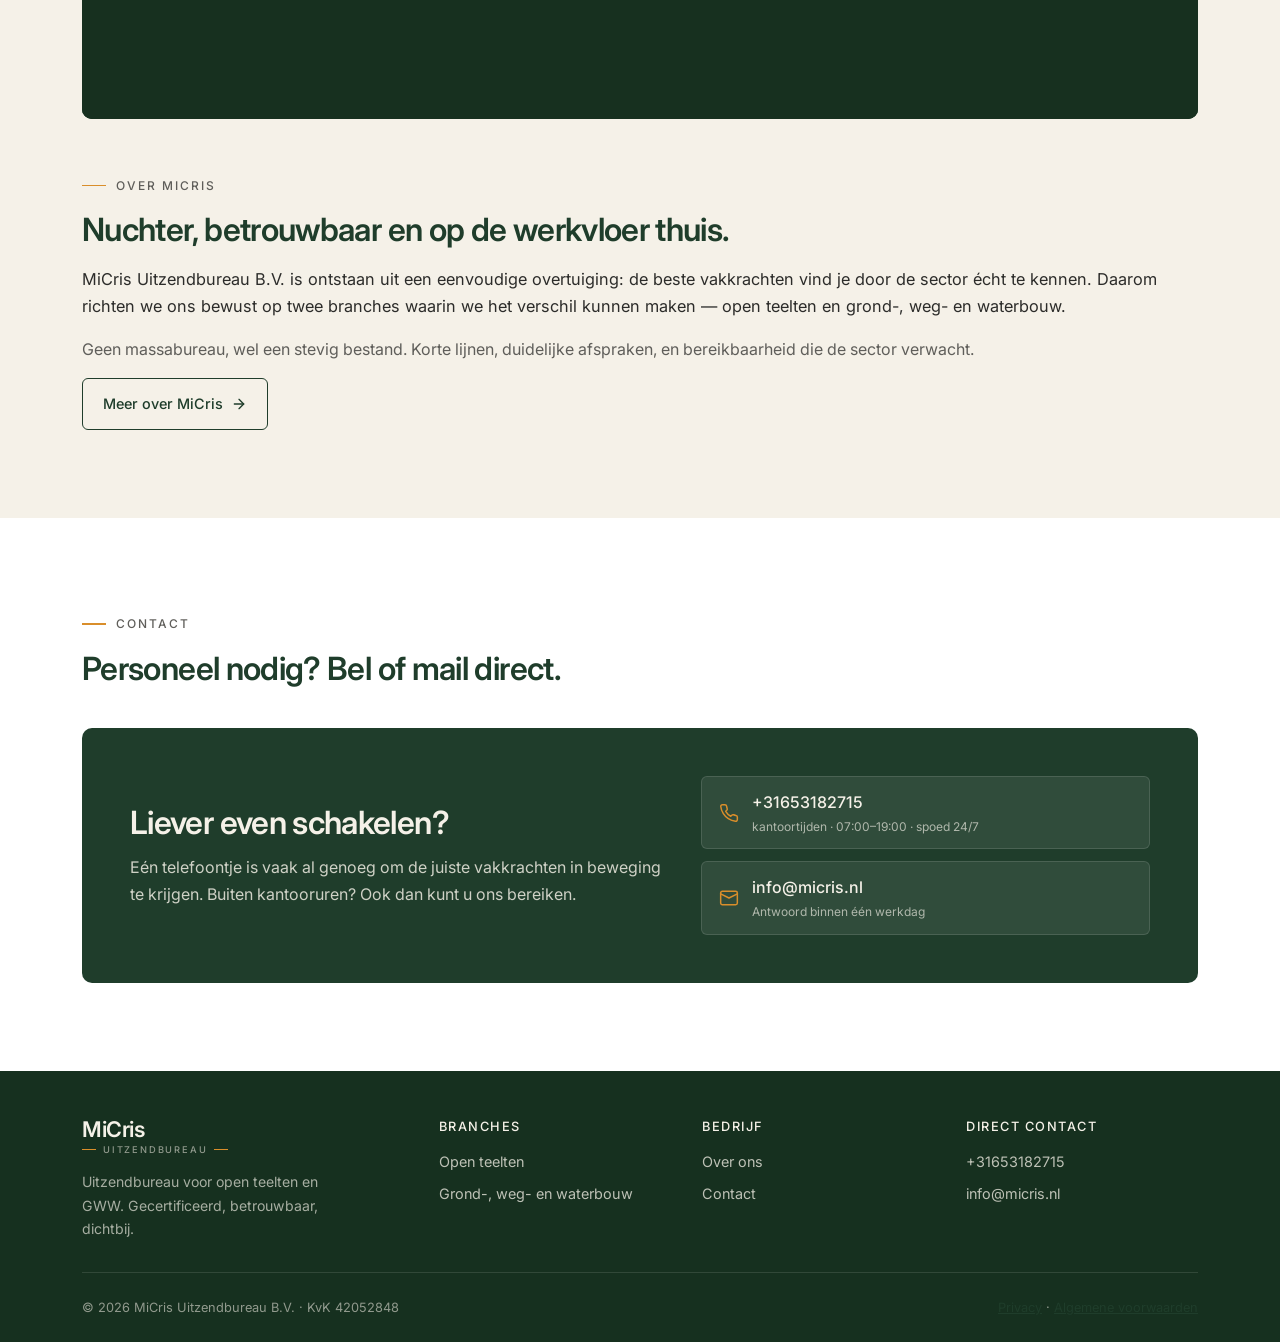
==== commit 1621cb69: "Mike 3" ====
--- a/index.html
+++ b/index.html
@@ -58,7 +58,7 @@
         </div>
         <div class="hero__trust">
           <div class="trust-item">
-            <p class="trust-item__value">07:00–19:00</p>
+            <p class="trust-item__value">24/7</p>
             <p class="trust-item__label">Bereikbaar voor spoed</p>
           </div>
         </div>
@@ -329,7 +329,7 @@
             </span>
             <div>
               <strong>+31653182715</strong>
-              <span class="meta">kantoortijden · 07:00–19:00 · spoed 07:00–19:00</span>
+              <span class="meta">kantoortijden · 07:00–19:00 · spoed 24/7</span>
             </div>
           </a>
           <a href="mailto:info@micris.nl" class="contact-strip__item">
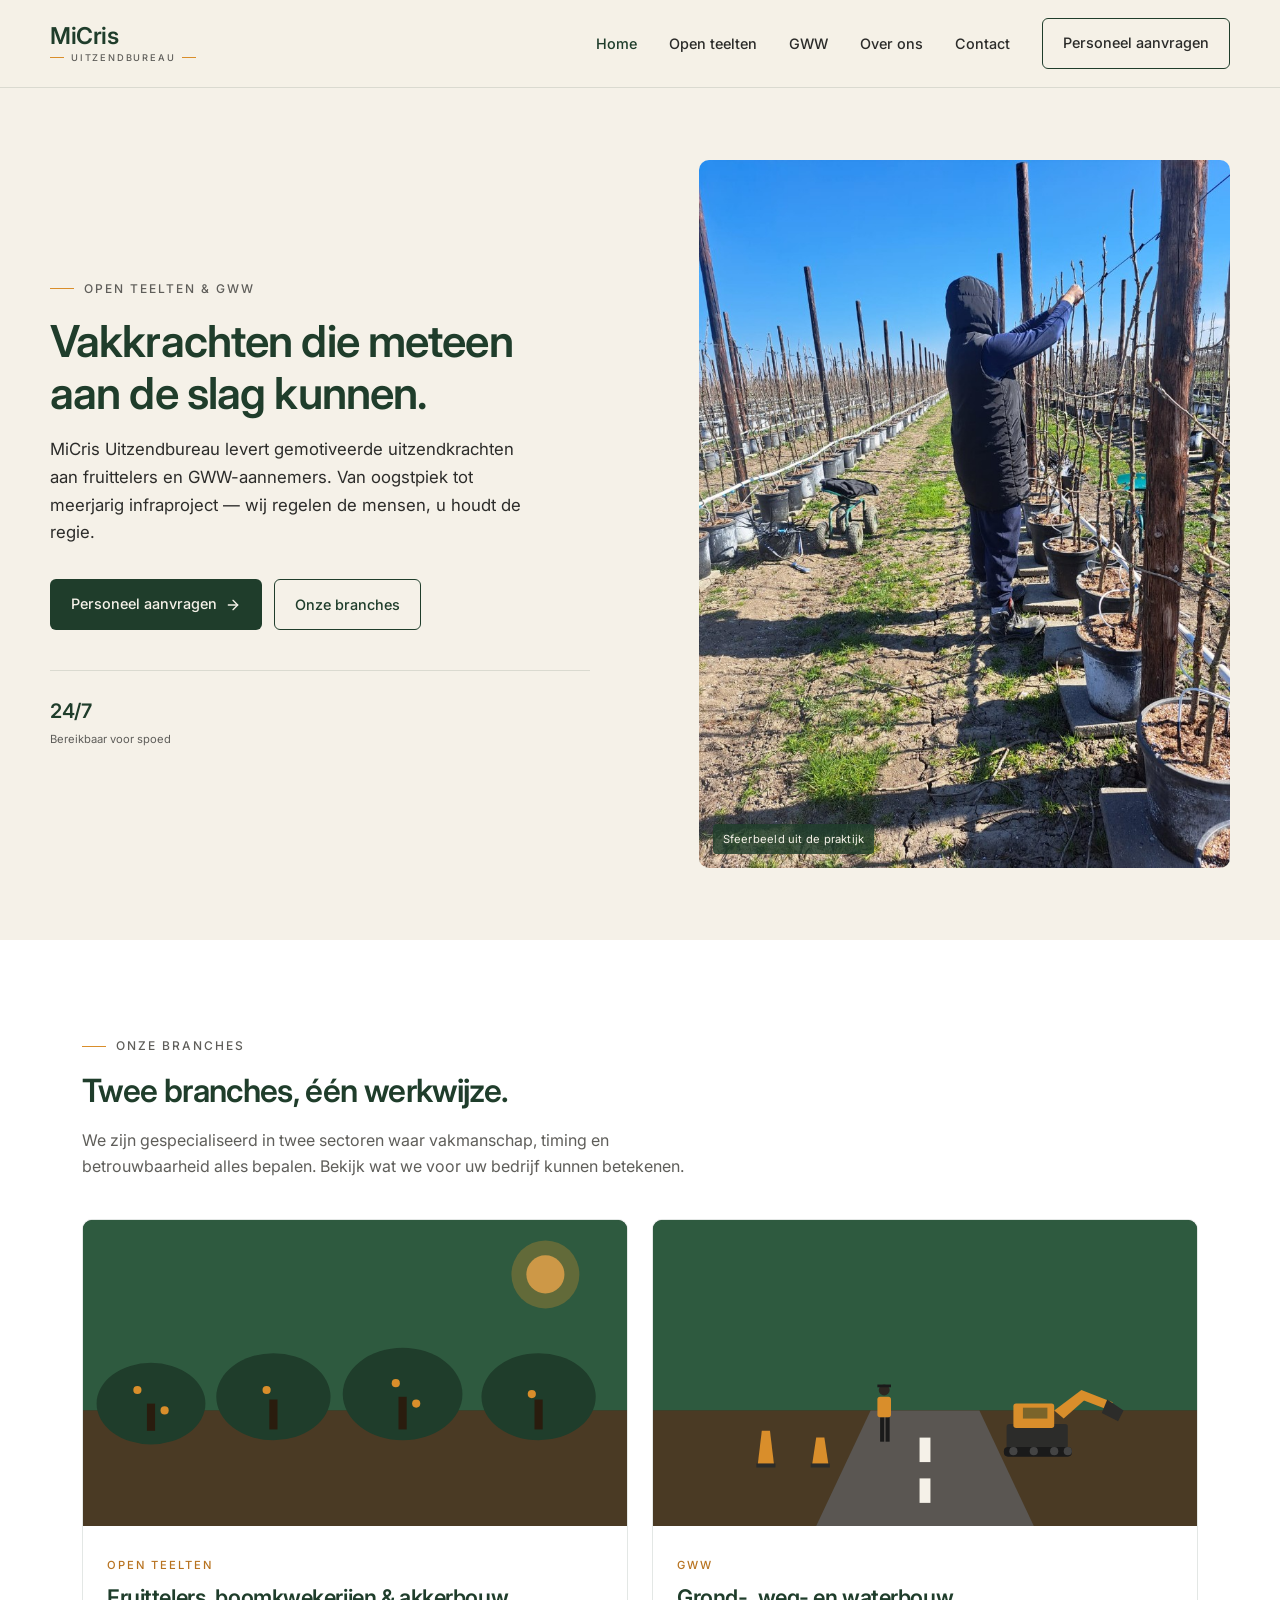
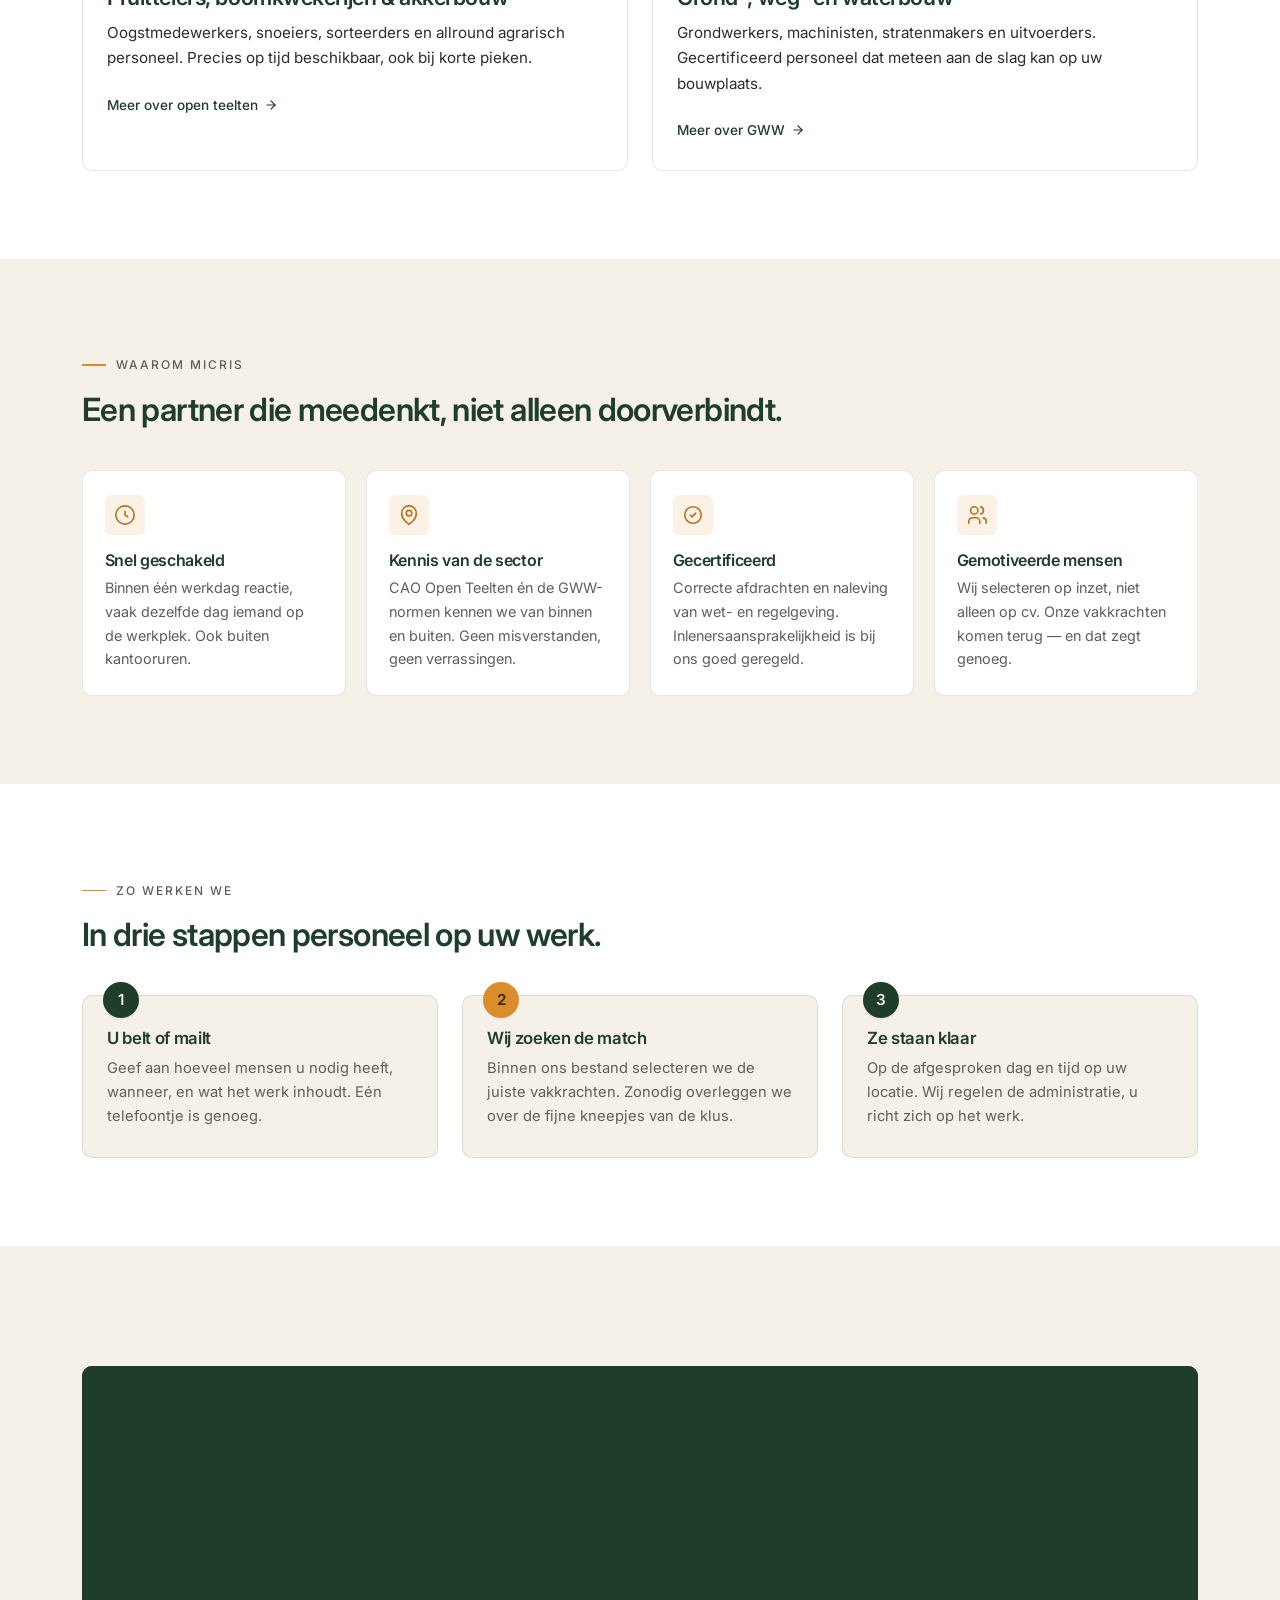
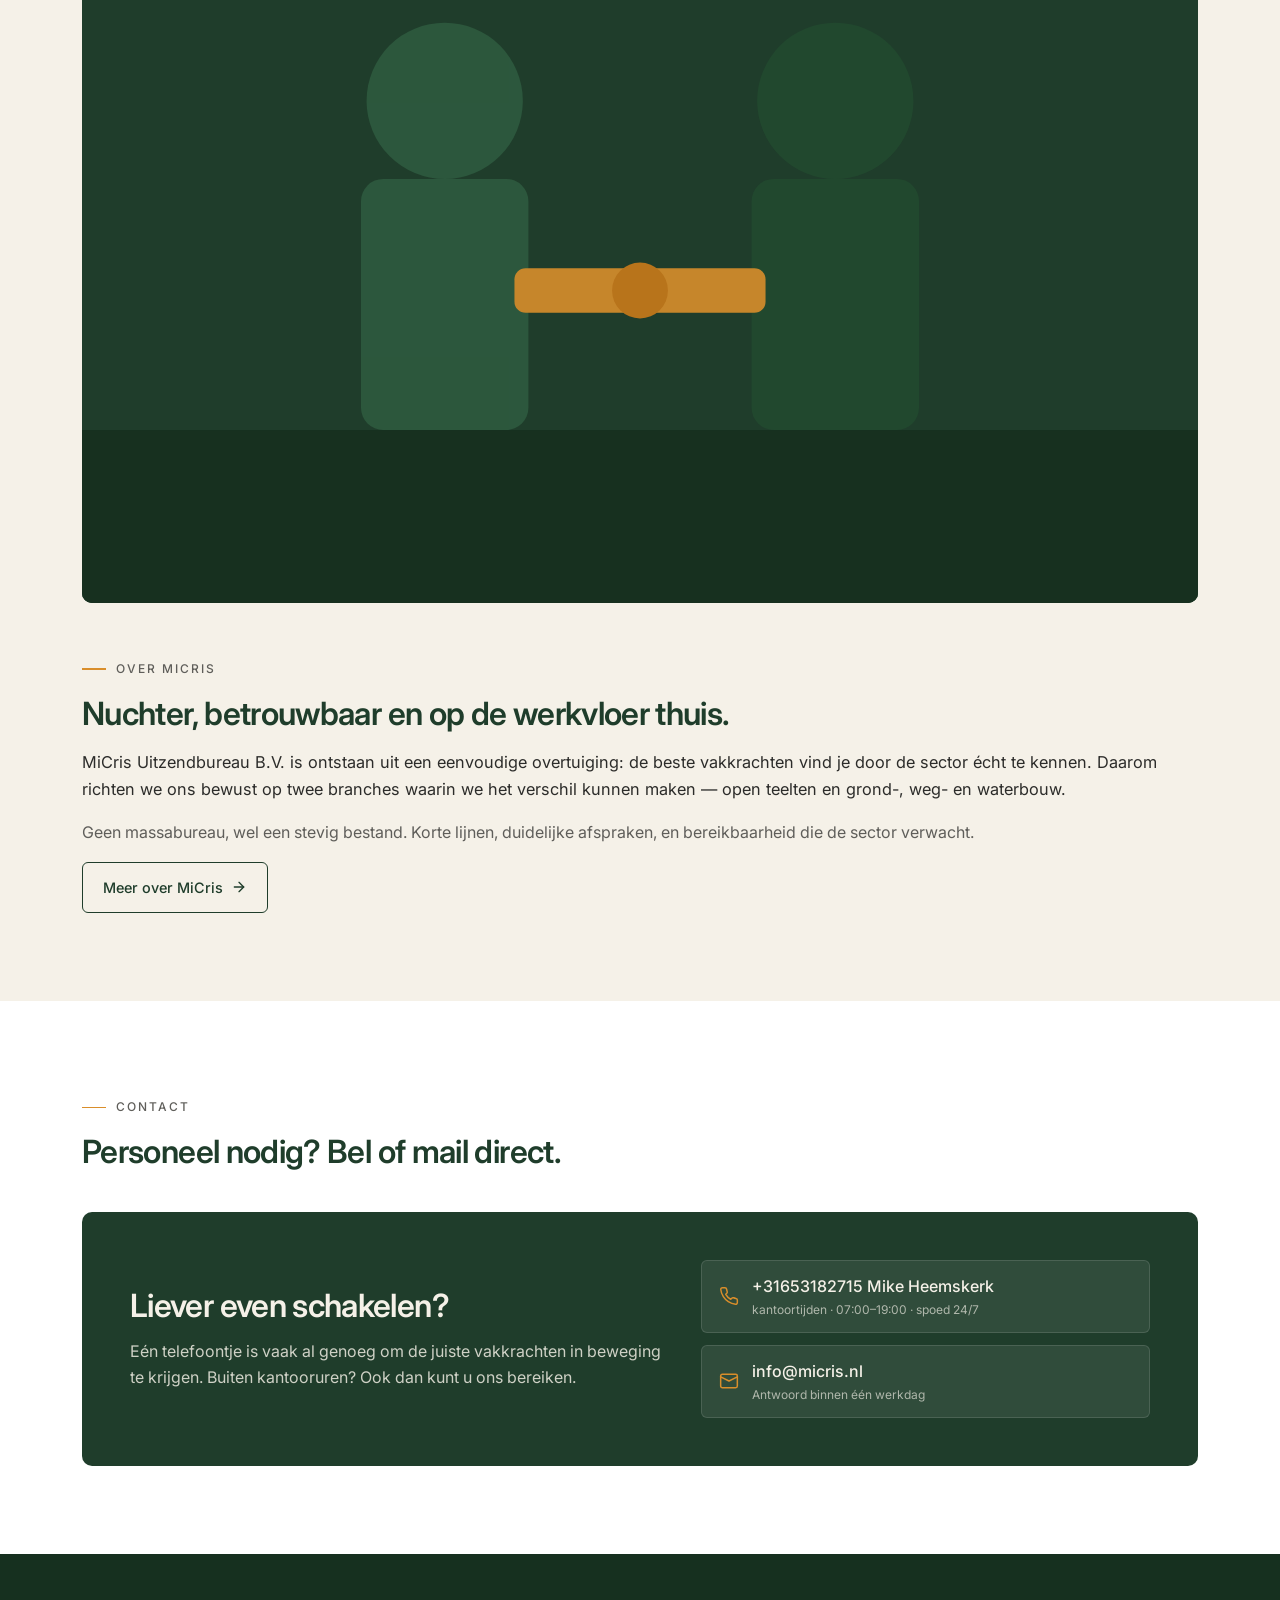
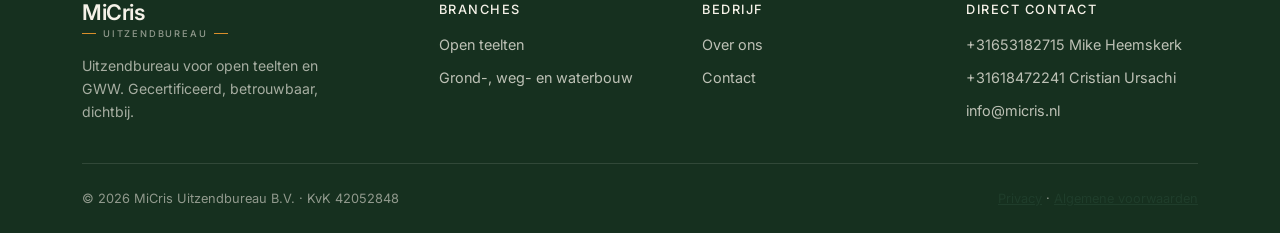
==== commit 76985e01: "mike 3" ====
--- a/index.html
+++ b/index.html
@@ -328,7 +328,7 @@
               <svg viewBox="0 0 24 24"><path d="M22 16.92v3a2 2 0 0 1-2.18 2 19.79 19.79 0 0 1-8.63-3.07 19.5 19.5 0 0 1-6-6 19.79 19.79 0 0 1-3.07-8.67A2 2 0 0 1 4.11 2h3a2 2 0 0 1 2 1.72c.127.96.361 1.903.7 2.81a2 2 0 0 1-.45 2.11L8.09 9.91a16 16 0 0 0 6 6l1.27-1.27a2 2 0 0 1 2.11-.45c.907.339 1.85.573 2.81.7A2 2 0 0 1 22 16.92z"/></svg>
             </span>
             <div>
-              <strong>+31653182715</strong>
+              <strong>+31653182715 Mike Heemskerk</strong>
               <span class="meta">kantoortijden · 07:00–19:00 · spoed 24/7</span>
             </div>
           </a>
@@ -376,7 +376,8 @@
         <div>
           <h4>Direct contact</h4>
           <ul>
-            <li><a href="tel:+31653182715">+31653182715</a></li>
+            <li><a href="tel:+31653182715">+31653182715 Mike Heemskerk</a></li>
+            <li><a href="tel:+31618472241">+31618472241 Cristian Ursachi</a></li>
             <li><a href="mailto:info@micris.nl">info@micris.nl</a></li>
           </ul>
         </div>
--- a/style.css
+++ b/style.css
@@ -288,7 +288,7 @@
 /* Branches tegels */
 .branches-grid {
   display: grid;
-  grid-template-columns: 1fr;
+  grid-template-columns: 1fr 1fr;
   gap: 1.5rem;
   margin-top: 2.5rem;
 }
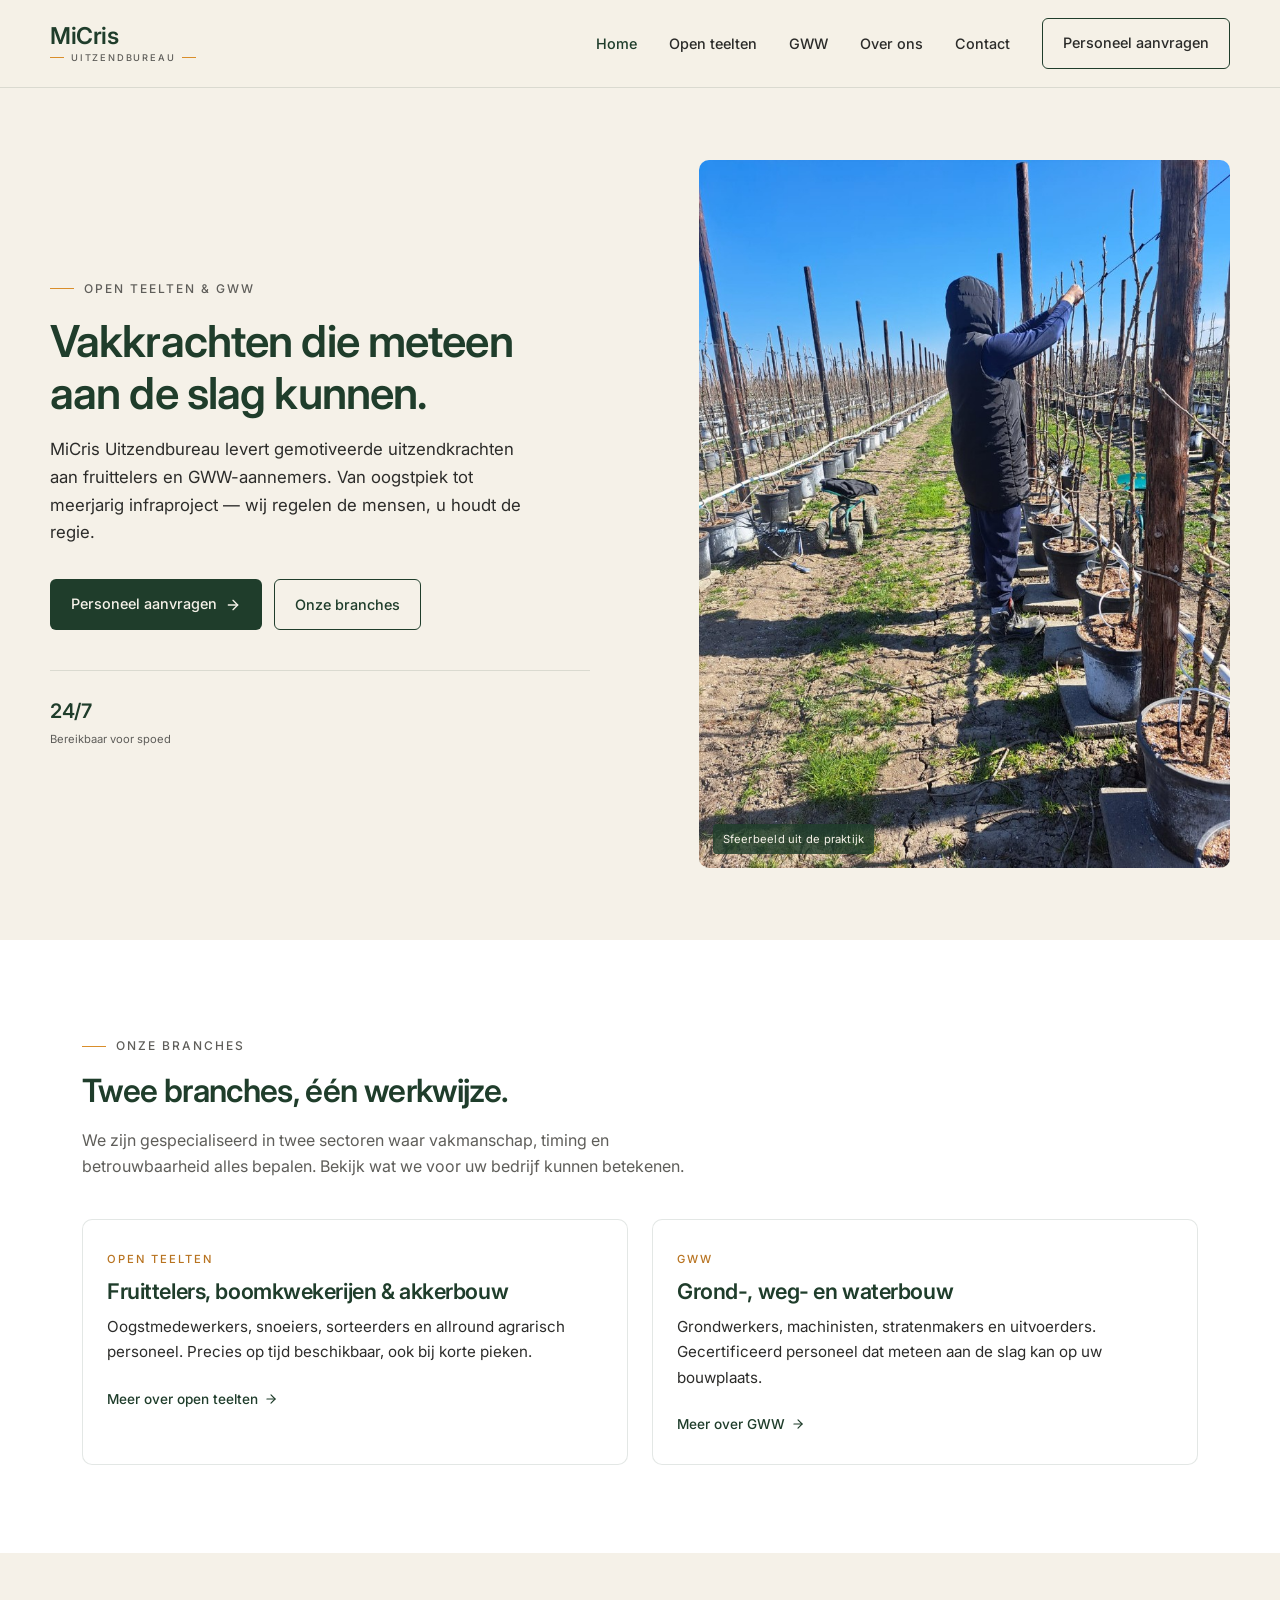
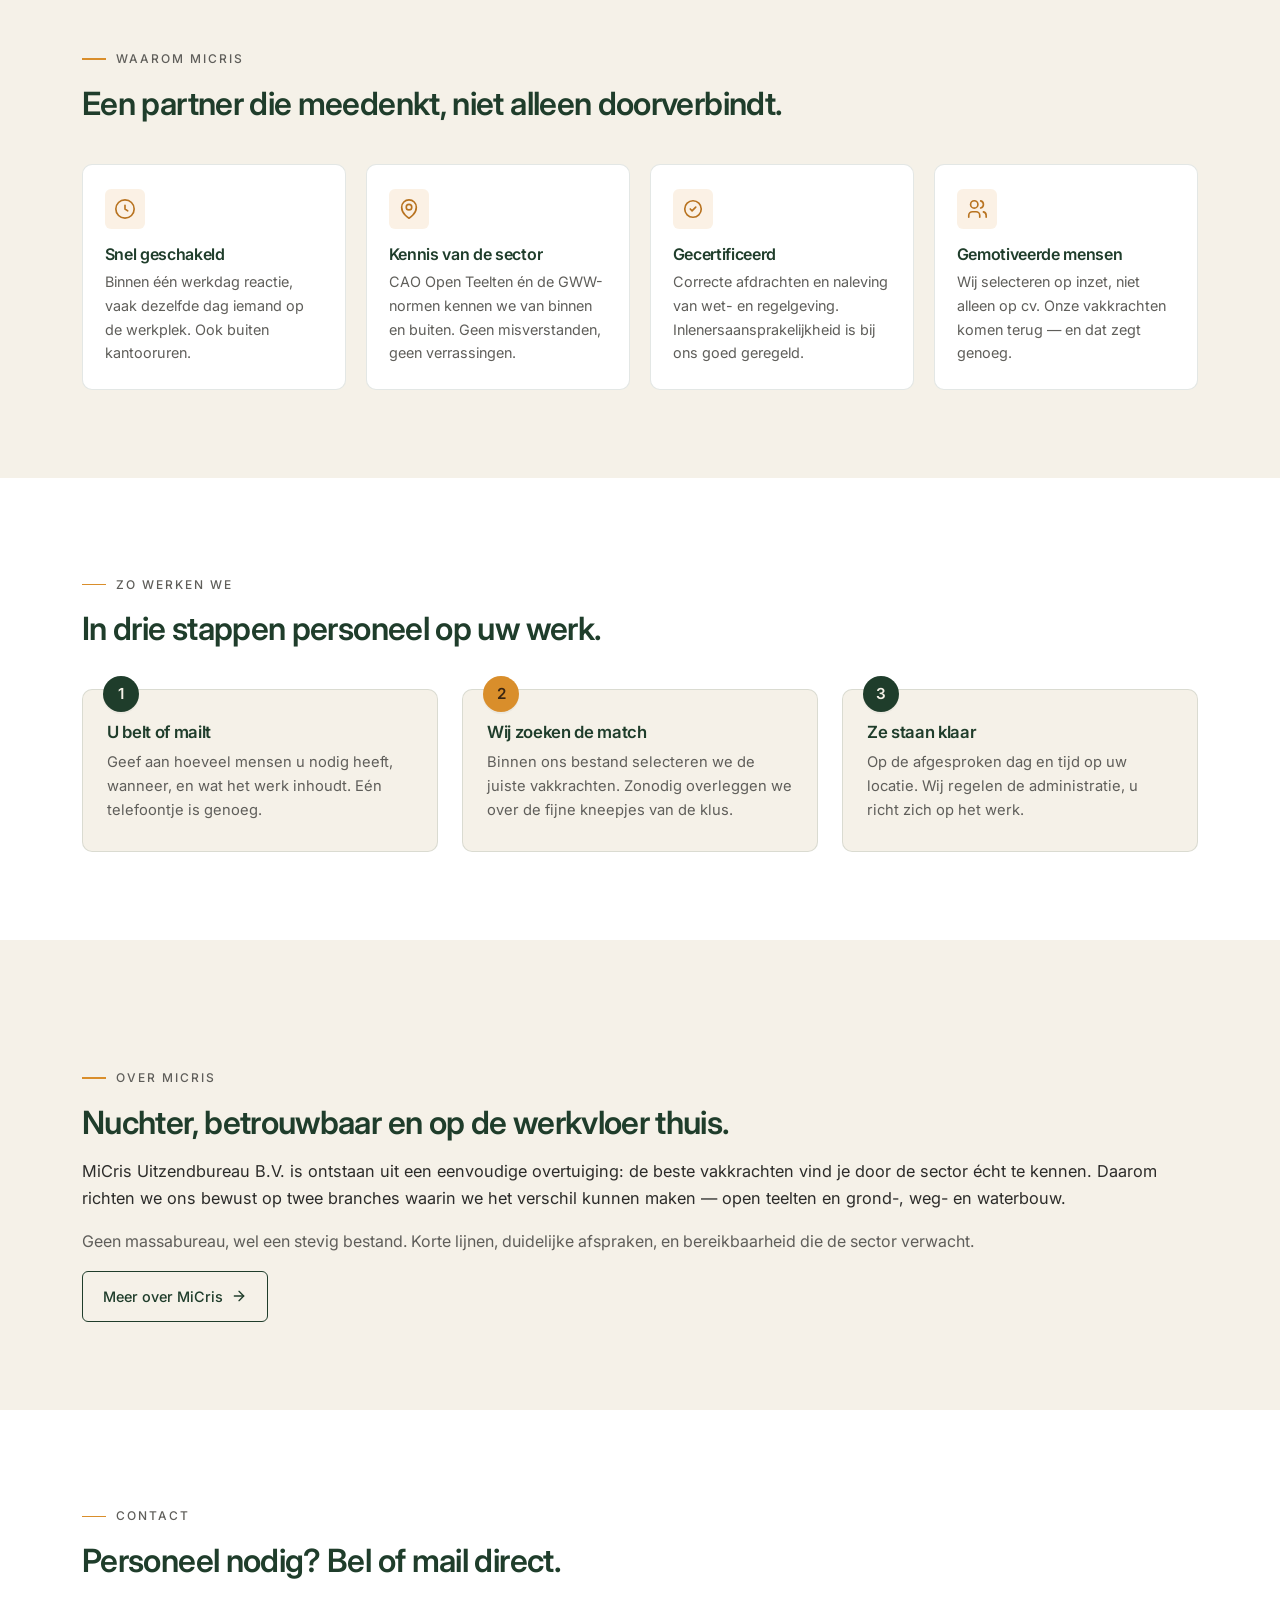
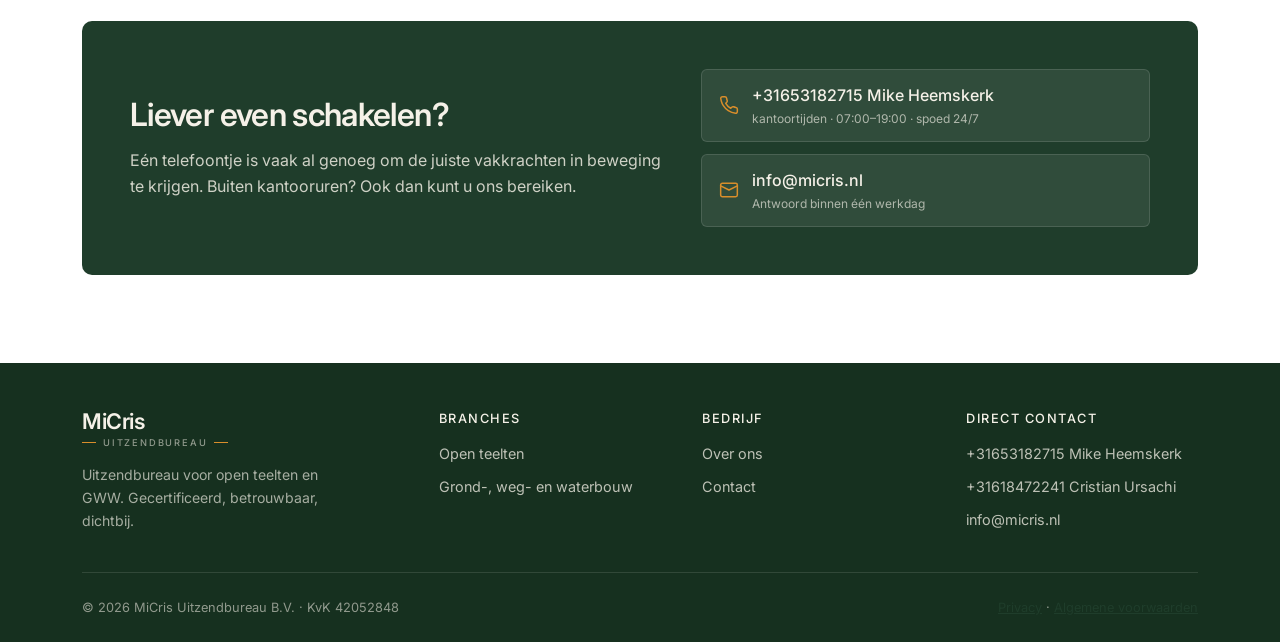
==== commit 289813b5: "Afbeeldingen weg" ====
--- a/index.html
+++ b/index.html
@@ -86,34 +86,6 @@
       <div class="branches-grid">
         <!-- Open teelten -->
         <a href="open-teelten.html" class="branche-card">
-          <div class="branche-card__visual" aria-hidden="true">
-            <svg viewBox="0 0 400 225" preserveAspectRatio="xMidYMid slice" xmlns="http://www.w3.org/2000/svg">
-              <rect x="0" y="0" width="400" height="140" fill="#2E5A3F"/>
-              <rect x="0" y="140" width="400" height="85" fill="#4A3A24"/>
-              <!-- rows of trees -->
-              <g>
-                <ellipse cx="50" cy="135" rx="40" ry="30" fill="#1F3D2B"/>
-                <ellipse cx="140" cy="130" rx="42" ry="32" fill="#1F3D2B"/>
-                <ellipse cx="235" cy="128" rx="44" ry="34" fill="#1F3D2B"/>
-                <ellipse cx="335" cy="130" rx="42" ry="32" fill="#1F3D2B"/>
-                <!-- fruit hints -->
-                <circle cx="40" cy="125" r="3" fill="#D98E2B"/>
-                <circle cx="60" cy="140" r="3" fill="#D98E2B"/>
-                <circle cx="135" cy="125" r="3" fill="#D98E2B"/>
-                <circle cx="230" cy="120" r="3" fill="#D98E2B"/>
-                <circle cx="245" cy="135" r="3" fill="#D98E2B"/>
-                <circle cx="330" cy="128" r="3" fill="#D98E2B"/>
-              </g>
-              <!-- trunks -->
-              <rect x="47" y="135" width="6" height="20" fill="#2A1C0E"/>
-              <rect x="137" y="132" width="6" height="22" fill="#2A1C0E"/>
-              <rect x="232" y="130" width="6" height="24" fill="#2A1C0E"/>
-              <rect x="332" y="132" width="6" height="22" fill="#2A1C0E"/>
-              <!-- sun -->
-              <circle cx="340" cy="40" r="25" fill="#D98E2B" opacity="0.3"/>
-              <circle cx="340" cy="40" r="14" fill="#E8A44B" opacity="0.8"/>
-            </svg>
-          </div>
           <div class="branche-card__body">
             <span class="branche-card__tag">Open teelten</span>
             <h3 class="branche-card__title">Fruittelers, boomkwekerijen &amp; akkerbouw</h3>
@@ -130,50 +102,6 @@
 
         <!-- GWW -->
         <a href="gww.html" class="branche-card">
-          <div class="branche-card__visual" aria-hidden="true">
-            <svg viewBox="0 0 400 225" preserveAspectRatio="xMidYMid slice" xmlns="http://www.w3.org/2000/svg">
-              <rect x="0" y="0" width="400" height="140" fill="#2E5A3F"/>
-              <rect x="0" y="140" width="400" height="85" fill="#4A3A24"/>
-              <!-- road -->
-              <polygon points="120,225 280,225 240,140 160,140" fill="#5A5652"/>
-              <rect x="196" y="160" width="8" height="18" fill="#F5F1E8"/>
-              <rect x="196" y="190" width="8" height="18" fill="#F5F1E8"/>
-              <!-- excavator -->
-              <g transform="translate(260,120)">
-                <rect x="0" y="30" width="45" height="18" rx="2" fill="#2C2C2A"/>
-                <rect x="5" y="15" width="30" height="18" rx="2" fill="#D98E2B"/>
-                <rect x="12" y="18" width="18" height="8" fill="#1F3D2B" opacity="0.5"/>
-                <!-- arm -->
-                <polygon points="35,20 55,5 60,10 42,26" fill="#D98E2B"/>
-                <polygon points="55,5 78,14 76,20 55,12" fill="#D98E2B"/>
-                <!-- bucket -->
-                <polygon points="74,12 86,20 82,28 70,22" fill="#2C2C2A"/>
-                <!-- tracks -->
-                <rect x="-2" y="47" width="50" height="7" rx="3" fill="#1A1A1A"/>
-                <circle cx="5" cy="50" r="3" fill="#444"/>
-                <circle cx="20" cy="50" r="3" fill="#444"/>
-                <circle cx="35" cy="50" r="3" fill="#444"/>
-                <circle cx="45" cy="50" r="3" fill="#444"/>
-              </g>
-              <!-- pylons -->
-              <g transform="translate(80, 155)">
-                <polygon points="0,0 6,0 9,25 -3,25" fill="#D98E2B"/>
-                <rect x="-4" y="24" width="14" height="3" fill="#2C2C2A"/>
-              </g>
-              <g transform="translate(120, 160)">
-                <polygon points="0,0 6,0 9,20 -3,20" fill="#D98E2B"/>
-                <rect x="-4" y="19" width="14" height="3" fill="#2C2C2A"/>
-              </g>
-              <!-- worker silhouette -->
-              <g transform="translate(170, 135)">
-                <rect x="-3" y="10" width="3" height="18" fill="#1A1A1A"/>
-                <rect x="1" y="10" width="3" height="18" fill="#1A1A1A"/>
-                <rect x="-5" y="-5" width="10" height="15" rx="2" fill="#D98E2B"/>
-                <circle cx="0" cy="-10" r="4" fill="#2E2722"/>
-                <rect x="-5" y="-14" width="10" height="2" fill="#1A1A1A"/>
-              </g>
-            </svg>
-          </div>
           <div class="branche-card__body">
             <span class="branche-card__tag">GWW</span>
             <h3 class="branche-card__title">Grond-, weg- en waterbouw</h3>
@@ -266,25 +194,6 @@
   <section class="section">
     <div class="container">
       <div class="about-teaser">
-        <div class="about-teaser__visual" aria-hidden="true">
-          <svg viewBox="0 0 400 300" preserveAspectRatio="xMidYMid slice" xmlns="http://www.w3.org/2000/svg">
-            <rect x="0" y="0" width="400" height="300" fill="#1F3D2B"/>
-            <!-- suggestion of handshake / team -->
-            <g opacity="0.9">
-              <!-- left figure -->
-              <circle cx="130" cy="120" r="28" fill="#2E5A3F"/>
-              <rect x="100" y="148" width="60" height="90" rx="8" fill="#2E5A3F"/>
-              <!-- right figure -->
-              <circle cx="270" cy="120" r="28" fill="#224A2F"/>
-              <rect x="240" y="148" width="60" height="90" rx="8" fill="#224A2F"/>
-              <!-- handshake in middle -->
-              <rect x="155" y="180" width="90" height="16" rx="4" fill="#D98E2B"/>
-              <circle cx="200" cy="188" r="10" fill="#C97A1A"/>
-            </g>
-            <!-- floor -->
-            <rect x="0" y="238" width="400" height="62" fill="#17301F"/>
-          </svg>
-        </div>
         <div>
           <span class="eyebrow">Over MiCris</span>
           <h2>Nuchter, betrouwbaar en op de werkvloer thuis.</h2>
--- a/style.css
+++ b/style.css
@@ -543,7 +543,7 @@
 }
 .page-hero__grid {
   display: grid;
-  grid-template-columns: 1.15fr 1fr;
+  grid-template-columns: 1fr;
   gap: clamp(2rem, 4vw, 3rem);
   align-items: center;
 }
@@ -622,7 +622,7 @@
 /* Functie-lijst (twee kolommen) */
 .function-grid {
   display: grid;
-  grid-template-columns: 1fr;
+  grid-template-columns: 1fr 1fr;
   gap: 0.6rem 2rem;
   margin-top: 2rem;
   border-top: 1px solid var(--c-border);
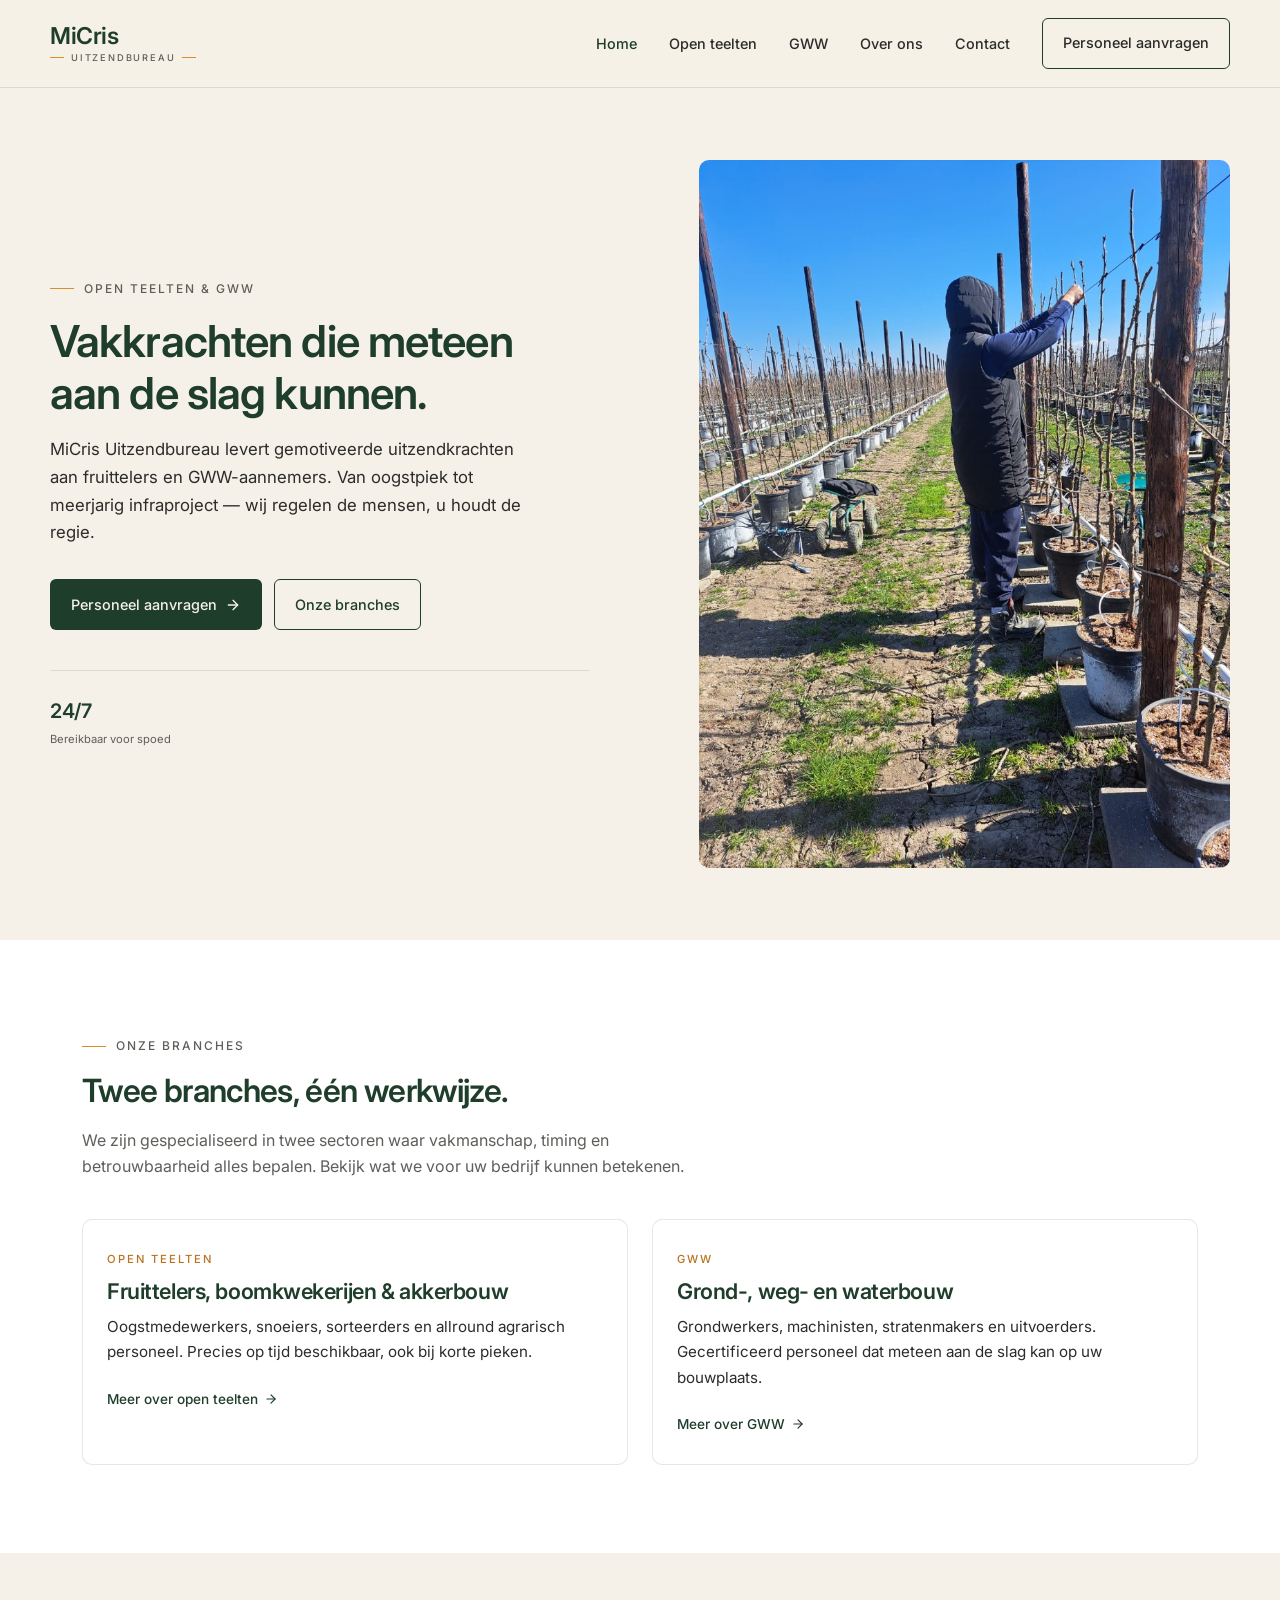
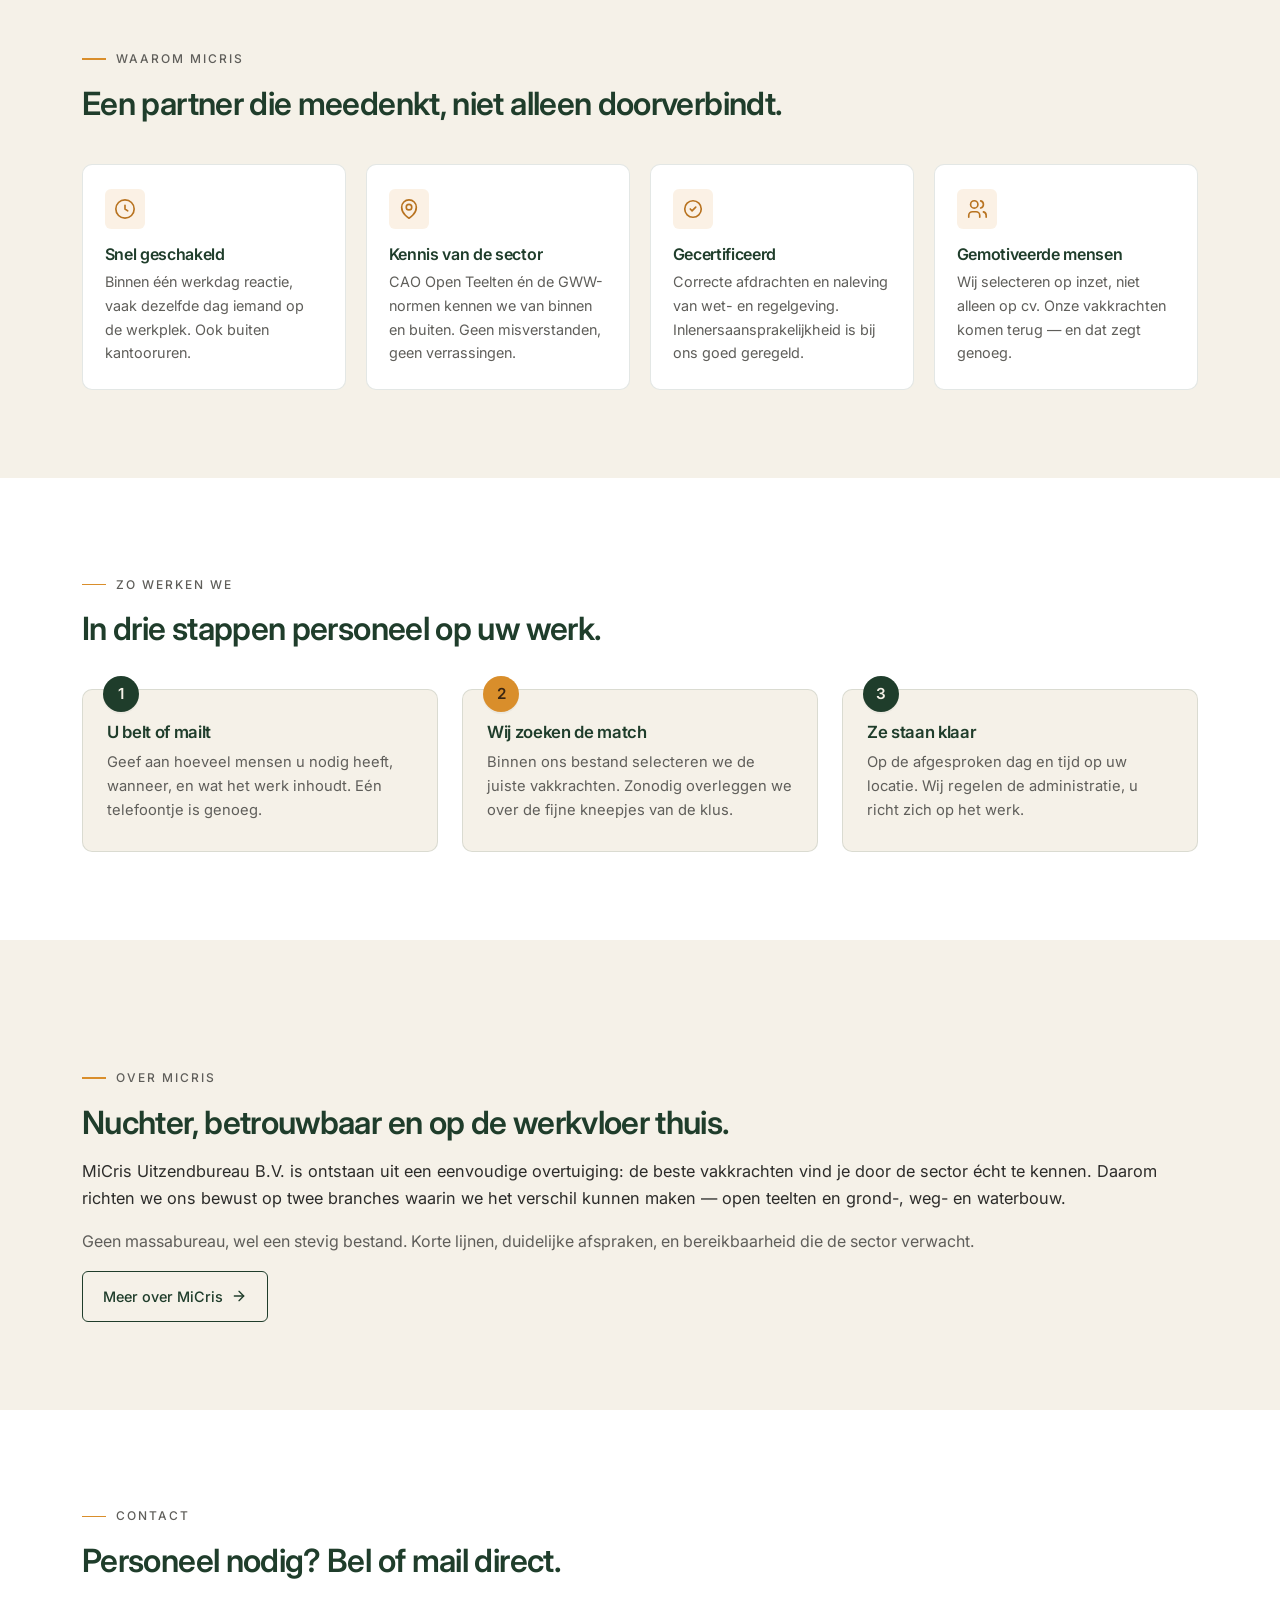
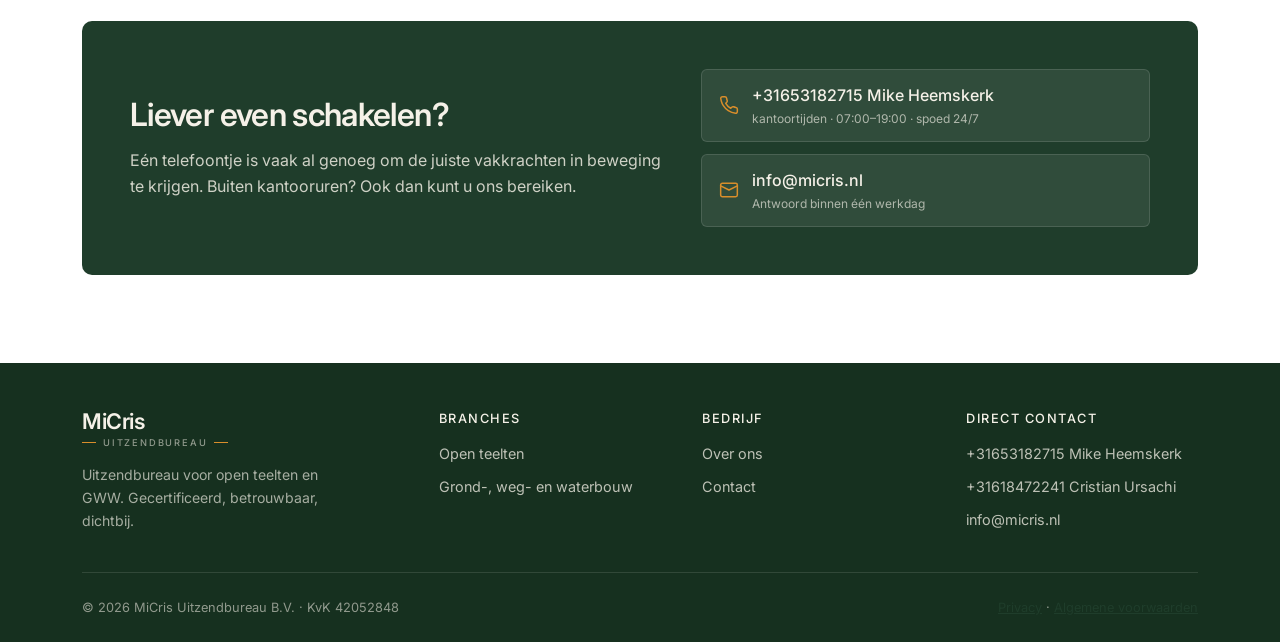
==== commit 285755ff: "hero tekst afbeelding" ====
--- a/index.html
+++ b/index.html
@@ -66,7 +66,6 @@
 
       <div class="hero__visual">
         <img src="../assets/images/hero-sfeerbeeld.png" alt="Sfeerbeeld van een medewerker in de boomgaard" loading="eager" />
-        <div class="hero__visual-caption">Sfeerbeeld uit de praktijk</div>
       </div>
     </div>
   </section>
--- a/style.css
+++ b/style.css
@@ -547,6 +547,9 @@
   gap: clamp(2rem, 4vw, 3rem);
   align-items: center;
 }
+.page-hero__grid:has(> .page-hero__visual) {
+  grid-template-columns: 1.15fr 1fr;
+}
 .page-hero__text { max-width: 540px; }
 .page-hero__title { margin-bottom: 0.75rem; }
 .page-hero__lead {
@@ -568,6 +571,13 @@
   width: 100%;
   height: 100%;
 }
+.page-hero__visual img {
+  position: absolute;
+  inset: 0;
+  width: 100%;
+  height: 100%;
+  object-fit: cover;
+}
 
 /* Breadcrumb */
 .breadcrumb {
@@ -684,6 +694,15 @@
   grid-template-columns: 1fr;
   gap: clamp(1.5rem, 3vw, 2.5rem);
   align-items: start;
+}
+.contact-phone-row {
+  display: grid;
+  grid-template-columns: 1fr 1fr;
+  gap: 0.9rem;
+  margin-bottom: 0.9rem;
+}
+.contact-phone-row .contact-card {
+  margin-bottom: 0;
 }
 .contact-card {
   display: grid;
@@ -739,6 +758,7 @@
 
 @media (max-width: 960px) {
   .contact-grid { grid-template-columns: 1fr; }
+  .contact-phone-row { grid-template-columns: 1fr; }
 }
 
 /* Feature-blok (seizoenspieken) — tekst + visual */
@@ -820,6 +840,7 @@
   .footer-grid { grid-template-columns: 1fr; }
   /* Branche-pagina's */
   .page-hero__grid { grid-template-columns: 1fr; }
+  .page-hero__grid:has(> .page-hero__visual) { grid-template-columns: 1fr; }
   .page-hero__visual { order: -1; }
   .function-grid { grid-template-columns: 1fr; }
   .feature-split { grid-template-columns: 1fr; }
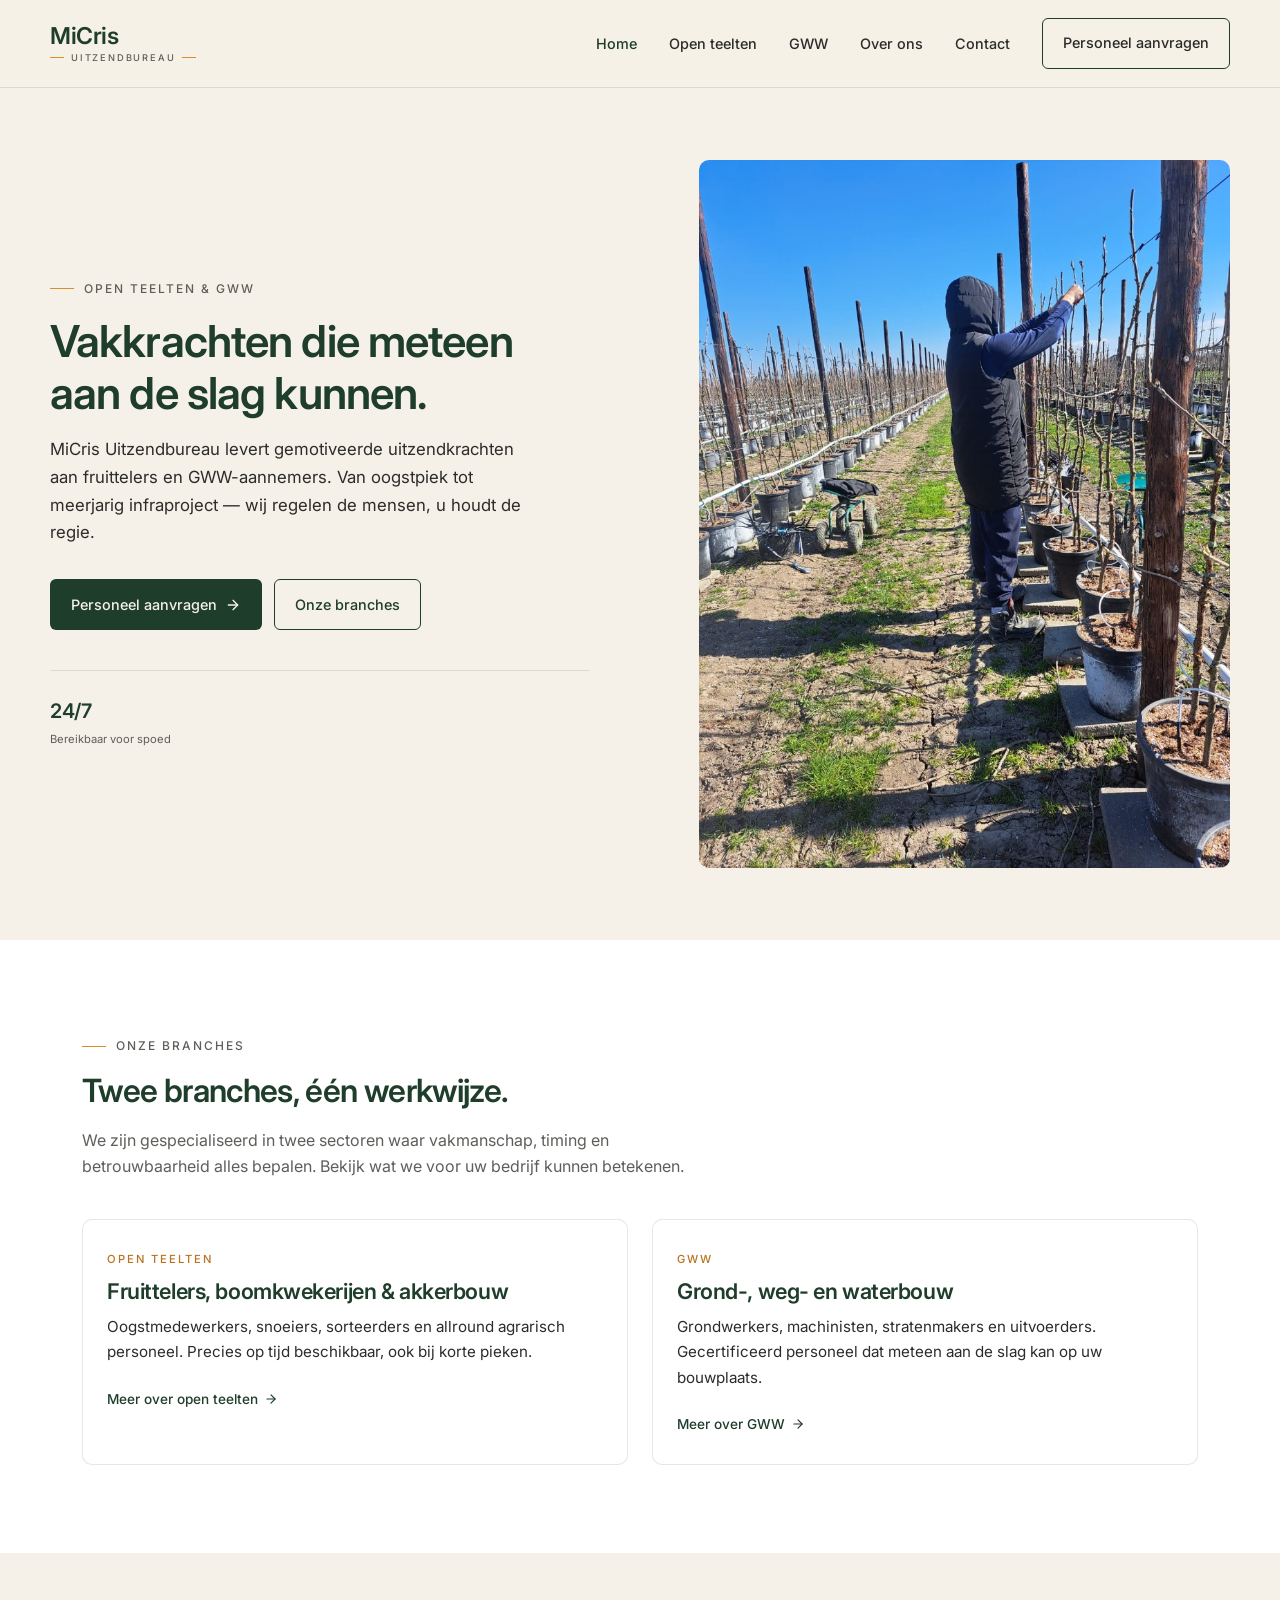
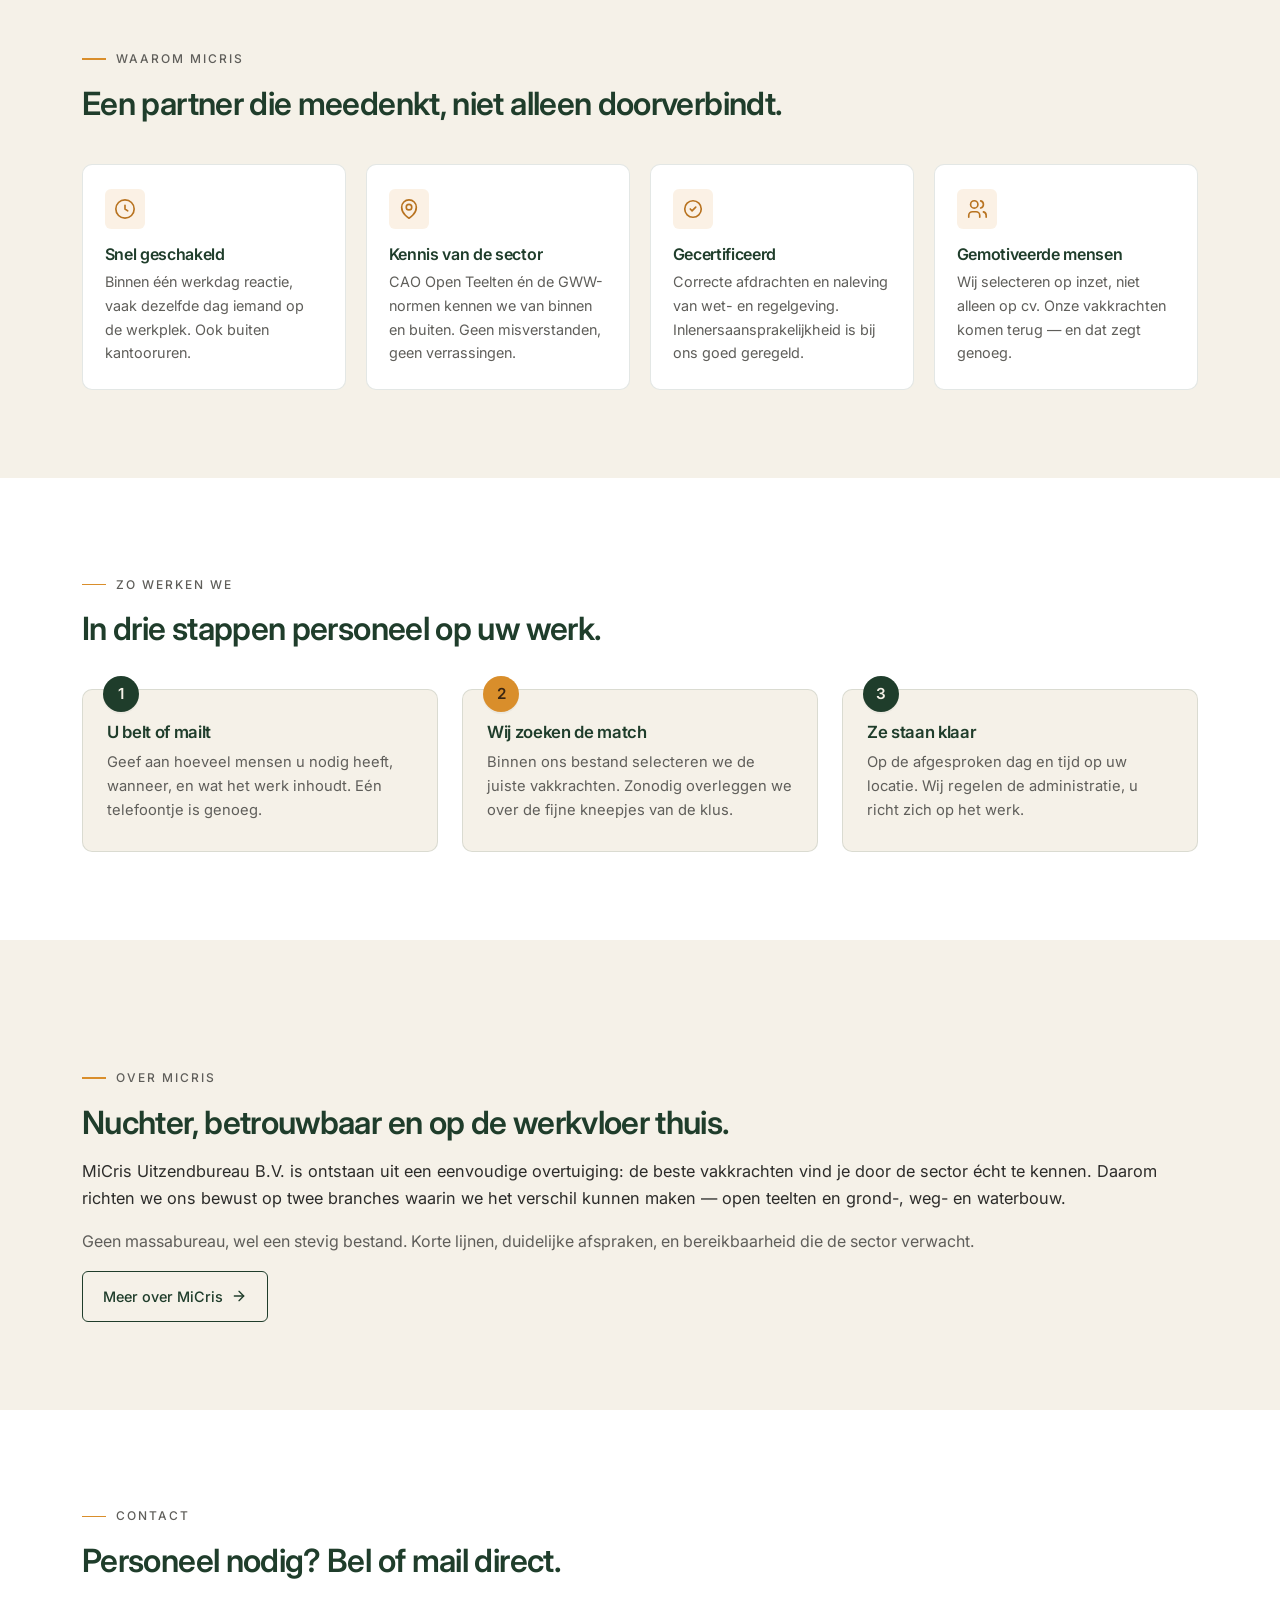
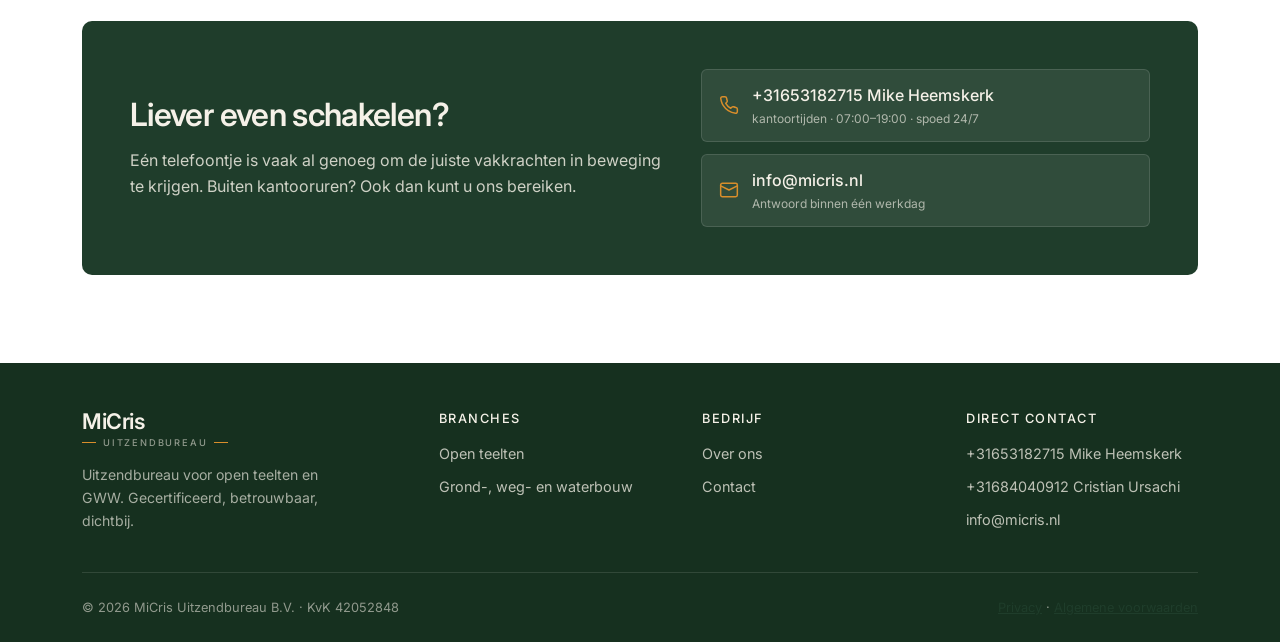
==== commit 091709b7: "Wijzig telefoonnummer Cristian naar +31684040912 Co-Authored-By: Claude Opus 5.5 <noreply@anthropic." ====
--- a/index.html
+++ b/index.html
@@ -285,7 +285,7 @@
           <h4>Direct contact</h4>
           <ul>
             <li><a href="tel:+31653182715">+31653182715 Mike Heemskerk</a></li>
-            <li><a href="tel:+31618472241">+31618472241 Cristian Ursachi</a></li>
+            <li><a href="tel:+31684040912">+31684040912 Cristian Ursachi</a></li>
             <li><a href="mailto:info@micris.nl">info@micris.nl</a></li>
           </ul>
         </div>
